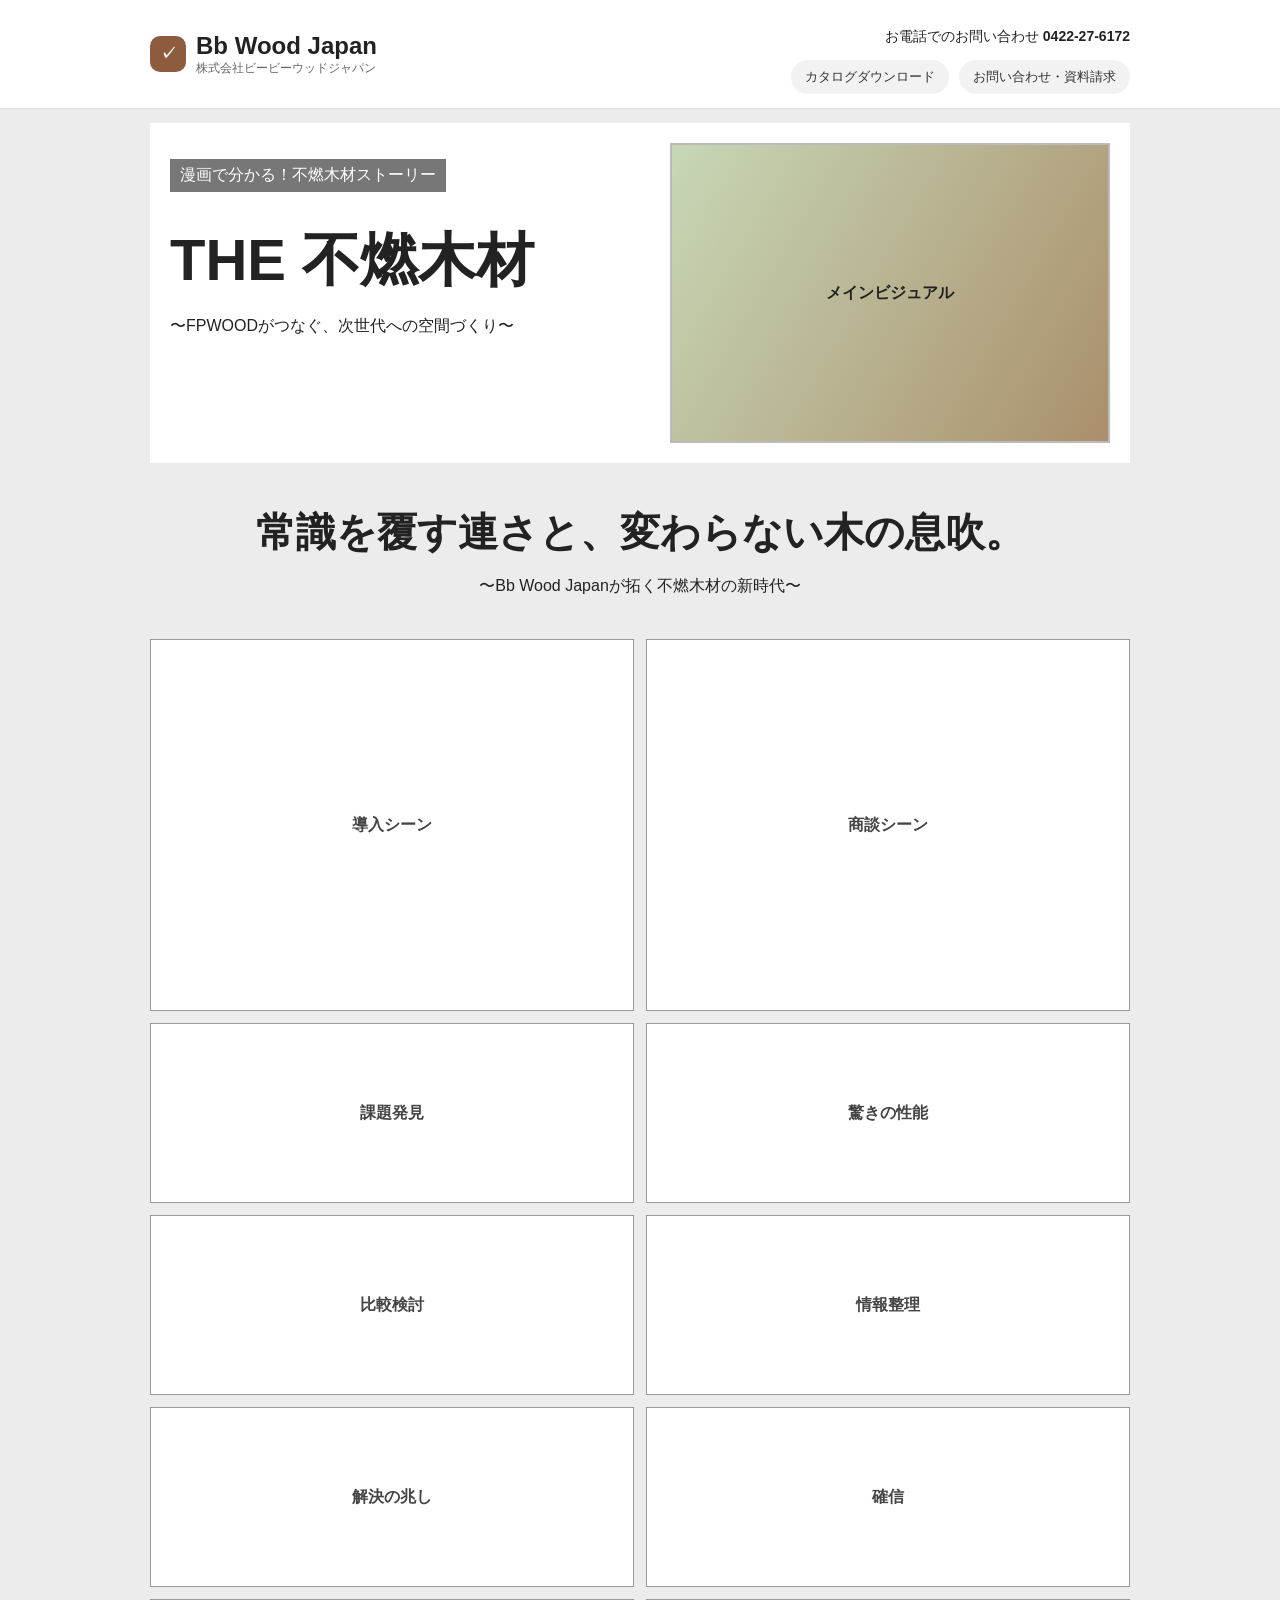
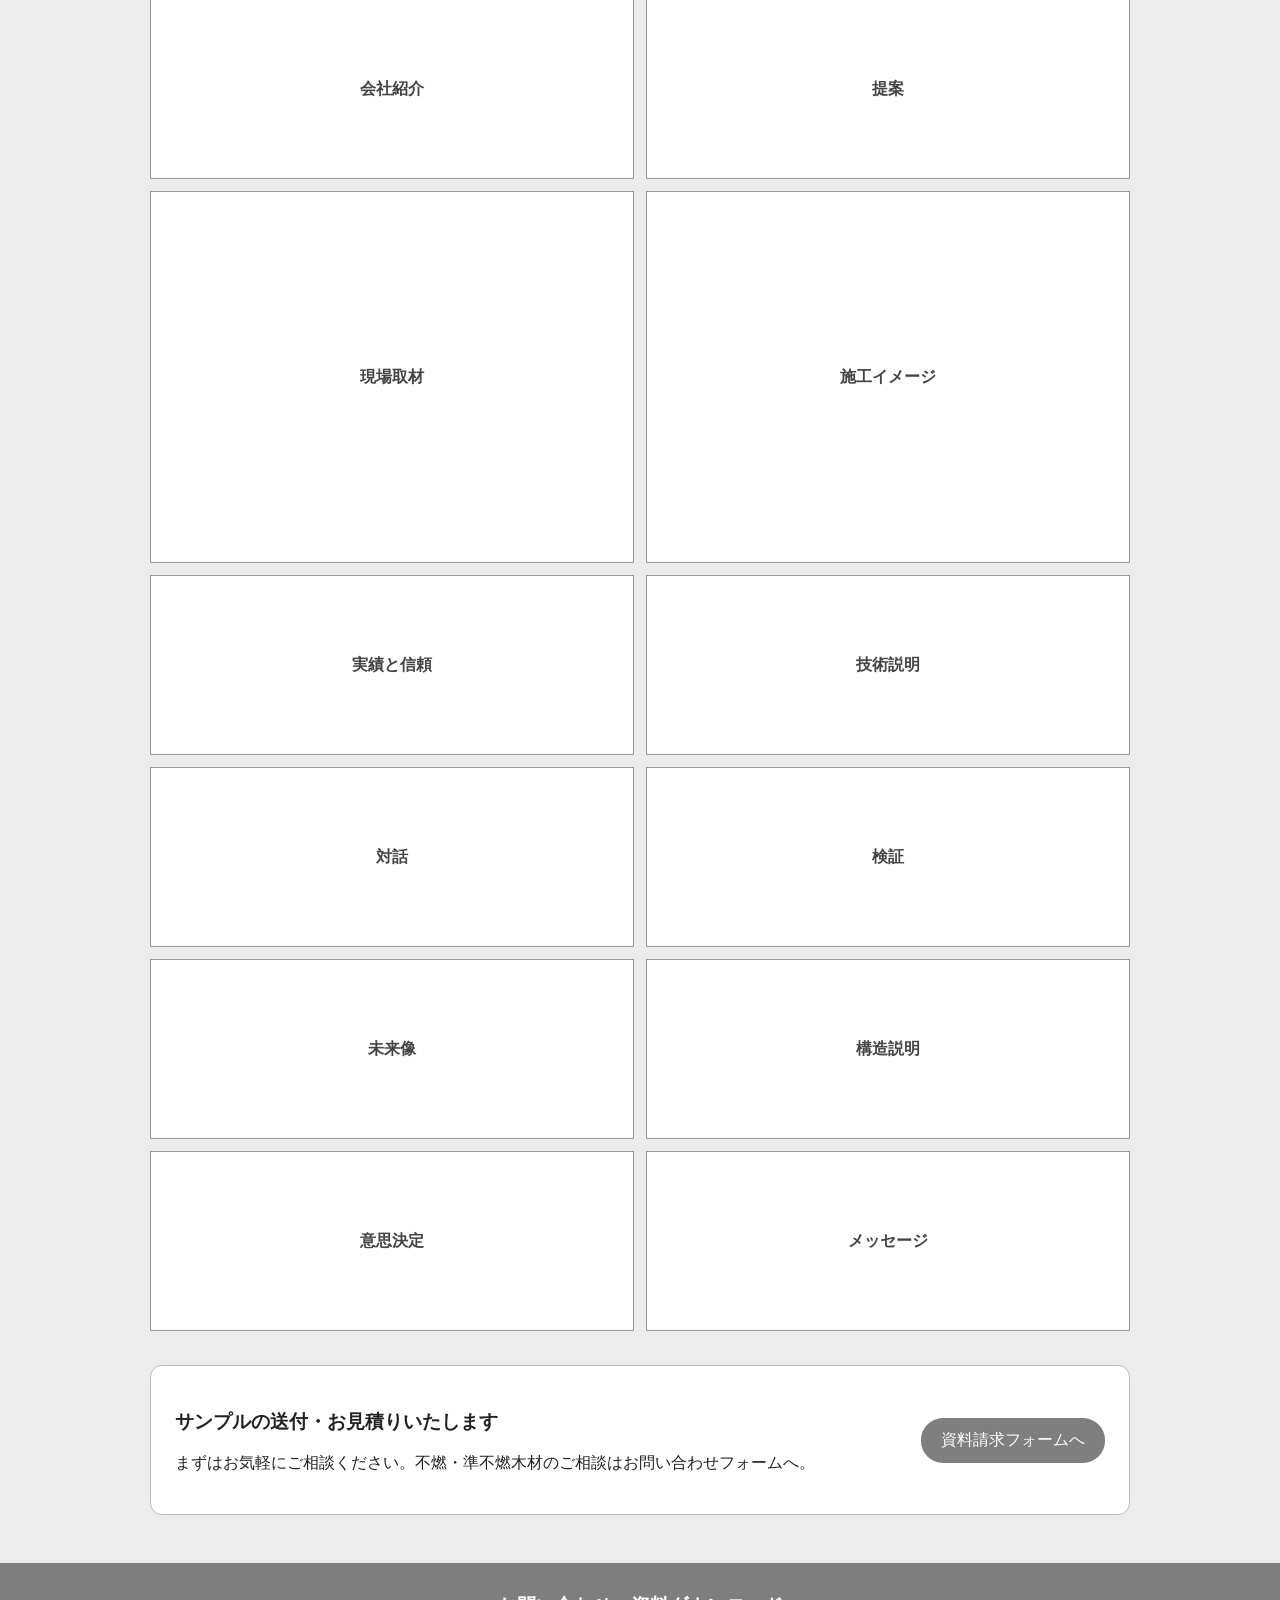
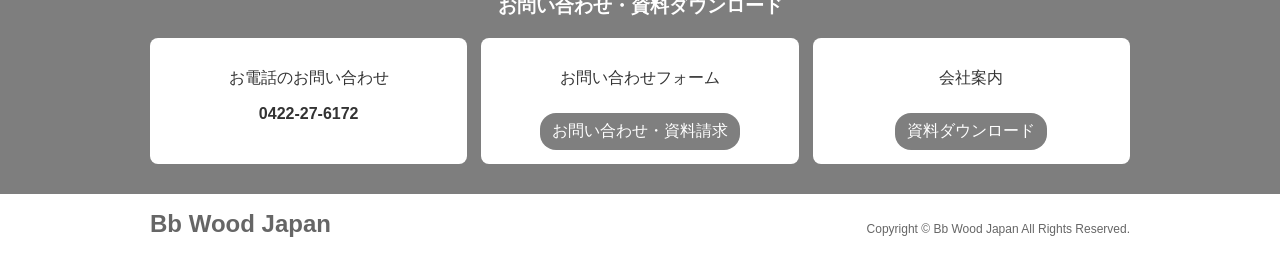
==== index.html @ c0397c72 "Add initial LP implementation from provided screen design" ====
<!doctype html>
<html lang="ja">
  <head>
    <meta charset="UTF-8" />
    <meta name="viewport" content="width=device-width, initial-scale=1.0" />
    <title>THE 不燃木材 | Bb Wood Japan</title>
    <link rel="stylesheet" href="styles.css" />
  </head>
  <body>
    <header class="topbar">
      <div class="container topbar-inner">
        <div class="brand">
          <div class="logo-mark">✓</div>
          <div>
            <p class="brand-name">Bb Wood Japan</p>
            <p class="brand-sub">株式会社ビービーウッドジャパン</p>
          </div>
        </div>
        <div class="header-actions">
          <p>お電話でのお問い合わせ <strong>0422-27-6172</strong></p>
          <div class="btn-row">
            <a class="pill" href="#download">カタログダウンロード</a>
            <a class="pill" href="#contact">お問い合わせ・資料請求</a>
          </div>
        </div>
      </div>
    </header>

    <main>
      <section class="hero container">
        <div class="hero-copy">
          <p class="badge">漫画で分かる！不燃木材ストーリー</p>
          <h1>THE 不燃木材</h1>
          <p>〜FPWOODがつなぐ、次世代への空間づくり〜</p>
        </div>
        <div class="hero-art">メインビジュアル</div>
      </section>

      <section class="container intro">
        <h2>常識を覆す連さと、変わらない木の息吹。</h2>
        <p>〜Bb Wood Japanが拓く不燃木材の新時代〜</p>
      </section>

      <section class="container manga-grid">
        <!-- 24 panels to mimic comic storyboard layout -->
        <article class="panel tall">導入シーン</article>
        <article class="panel">商談シーン</article>
        <article class="panel">課題発見</article>
        <article class="panel">驚きの性能</article>
        <article class="panel">比較検討</article>
        <article class="panel">情報整理</article>
        <article class="panel">解決の兆し</article>
        <article class="panel">確信</article>
        <article class="panel">会社紹介</article>
        <article class="panel">提案</article>
        <article class="panel">現場取材</article>
        <article class="panel tall">施工イメージ</article>
        <article class="panel">実績と信頼</article>
        <article class="panel">技術説明</article>
        <article class="panel">対話</article>
        <article class="panel">検証</article>
        <article class="panel">未来像</article>
        <article class="panel">構造説明</article>
        <article class="panel">意思決定</article>
        <article class="panel">メッセージ</article>
      </section>

      <section class="container cta-card" id="contact">
        <div>
          <h3>サンプルの送付・お見積りいたします</h3>
          <p>まずはお気軽にご相談ください。不燃・準不燃木材のご相談はお問い合わせフォームへ。</p>
        </div>
        <a class="cta-btn" href="#">資料請求フォームへ</a>
      </section>
    </main>

    <footer>
      <section class="contact-band" id="download">
        <div class="container">
          <h3>お問い合わせ・資料ダウンロード</h3>
          <div class="contact-grid">
            <div class="contact-box">
              <p>お電話のお問い合わせ</p>
              <strong>0422-27-6172</strong>
            </div>
            <div class="contact-box">
              <p>お問い合わせフォーム</p>
              <a href="#">お問い合わせ・資料請求</a>
            </div>
            <div class="contact-box">
              <p>会社案内</p>
              <a href="#">資料ダウンロード</a>
            </div>
          </div>
        </div>
      </section>
      <div class="bottom">
        <div class="container bottom-inner">
          <p class="brand-name">Bb Wood Japan</p>
          <p>Copyright © Bb Wood Japan All Rights Reserved.</p>
        </div>
      </div>
    </footer>
  </body>
</html>
---- styles.css ----
:root {
  --bg: #ececec;
  --text: #222;
  --muted: #666;
  --line: #cfcfcf;
  --accent: #7a7a7a;
}
* { box-sizing: border-box; }
body {
  margin: 0;
  font-family: "Hiragino Kaku Gothic ProN", "Yu Gothic", sans-serif;
  color: var(--text);
  background: var(--bg);
}
.container { width: min(980px, 92vw); margin: 0 auto; }
.topbar { background:#fff; border-bottom:1px solid #ddd; }
.topbar-inner { display:flex; justify-content:space-between; gap:24px; padding:14px 0; align-items:center; }
.brand { display:flex; gap:10px; align-items:center; }
.logo-mark { width:36px; height:36px; border-radius:10px; background:#8d5b3d; color:#fff; display:grid; place-items:center; font-weight:700; }
.brand-name { margin:0; font-size:24px; font-weight:800; }
.brand-sub { margin:0; font-size:12px; color:var(--muted); }
.header-actions { text-align:right; font-size:14px; }
.btn-row { display:flex; gap:10px; justify-content:flex-end; margin-top:8px; }
.pill { background:#f2f2f2; color:#333; text-decoration:none; padding:8px 14px; border-radius:20px; font-size:13px; }
.hero { display:grid; grid-template-columns: 1.1fr 1fr; gap:16px; background:#fff; margin-top:14px; padding:20px; }
.badge { background:#777; color:#fff; display:inline-block; padding:6px 10px; }
.hero h1 { font-size:58px; margin:14px 0 8px; }
.hero-art { min-height:300px; border:2px solid #bbb; background:linear-gradient(120deg,#c7d7b6,#aa8f6c); display:grid; place-items:center; font-weight:700; }
.intro { text-align:center; padding:42px 0 26px; }
.intro h2 { margin:0; font-size:40px; }
.manga-grid { display:grid; grid-template-columns: repeat(2,1fr); gap:12px; padding-bottom:34px; }
.panel { background:#fff; border:1px solid #999; min-height:180px; display:grid; place-items:center; color:#444; font-weight:700; }
.panel.tall { min-height:372px; }
.cta-card { background:#fff; border:1px solid #bdbdbd; border-radius:12px; padding:24px; display:flex; justify-content:space-between; gap:20px; align-items:center; margin-bottom:48px; }
.cta-btn { background:#7f7f7f; color:#fff; text-decoration:none; padding:12px 20px; border-radius:22px; white-space:nowrap; }
.contact-band { background:#7e7e7e; color:#fff; padding:30px 0; }
.contact-band h3 { text-align:center; margin-top:0; }
.contact-grid { display:grid; grid-template-columns: repeat(3,1fr); gap:14px; }
.contact-box { background:#fff; color:#333; border-radius:8px; padding:14px; text-align:center; }
.contact-box a { color:#fff; background:#7f7f7f; padding:8px 12px; border-radius:16px; display:inline-block; text-decoration:none; margin-top:8px; }
.bottom { background:#fff; }
.bottom-inner { padding:16px 0 24px; display:flex; justify-content:space-between; font-size:12px; color:#666; }
@media (max-width: 800px){
  .hero { grid-template-columns:1fr; }
  .hero h1 { font-size:42px; }
  .manga-grid, .contact-grid { grid-template-columns:1fr; }
  .cta-card, .topbar-inner, .bottom-inner { flex-direction:column; align-items:flex-start; }
  .header-actions { text-align:left; }
  .btn-row { justify-content:flex-start; flex-wrap:wrap; }
}
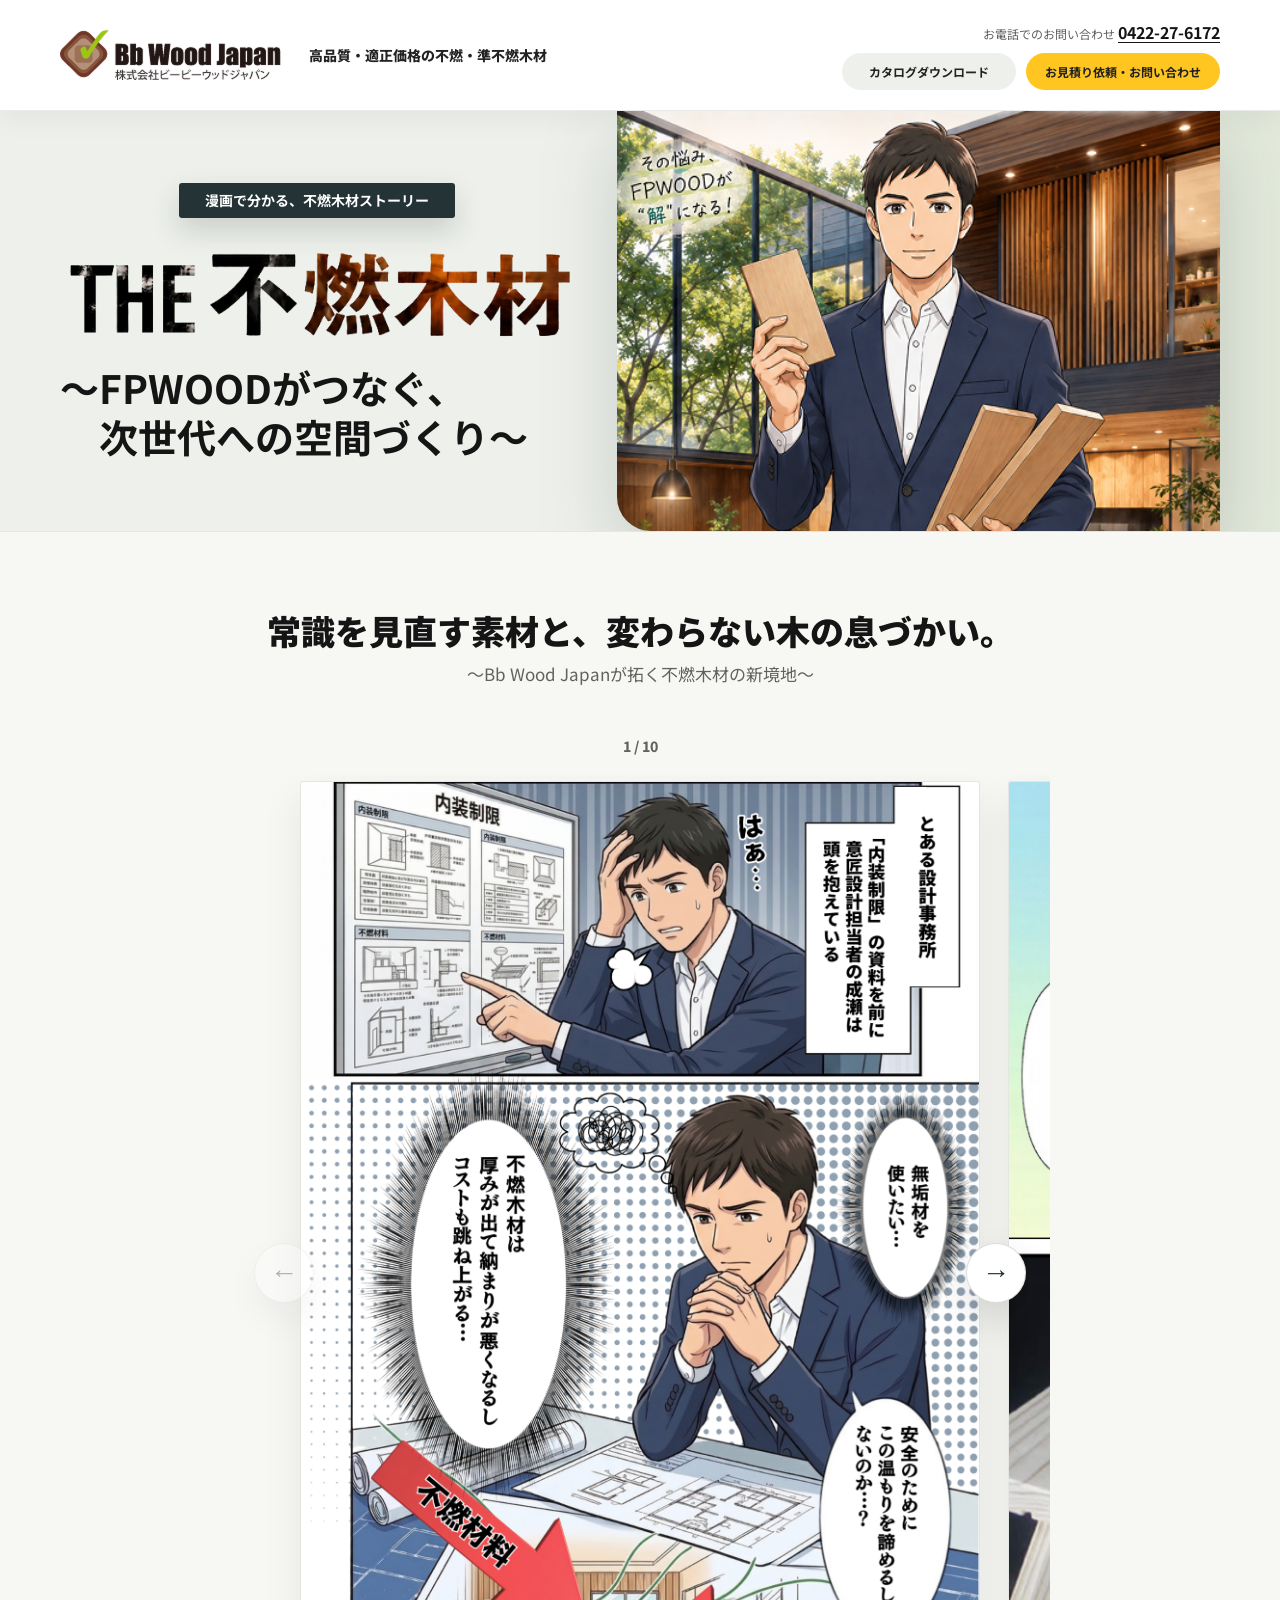
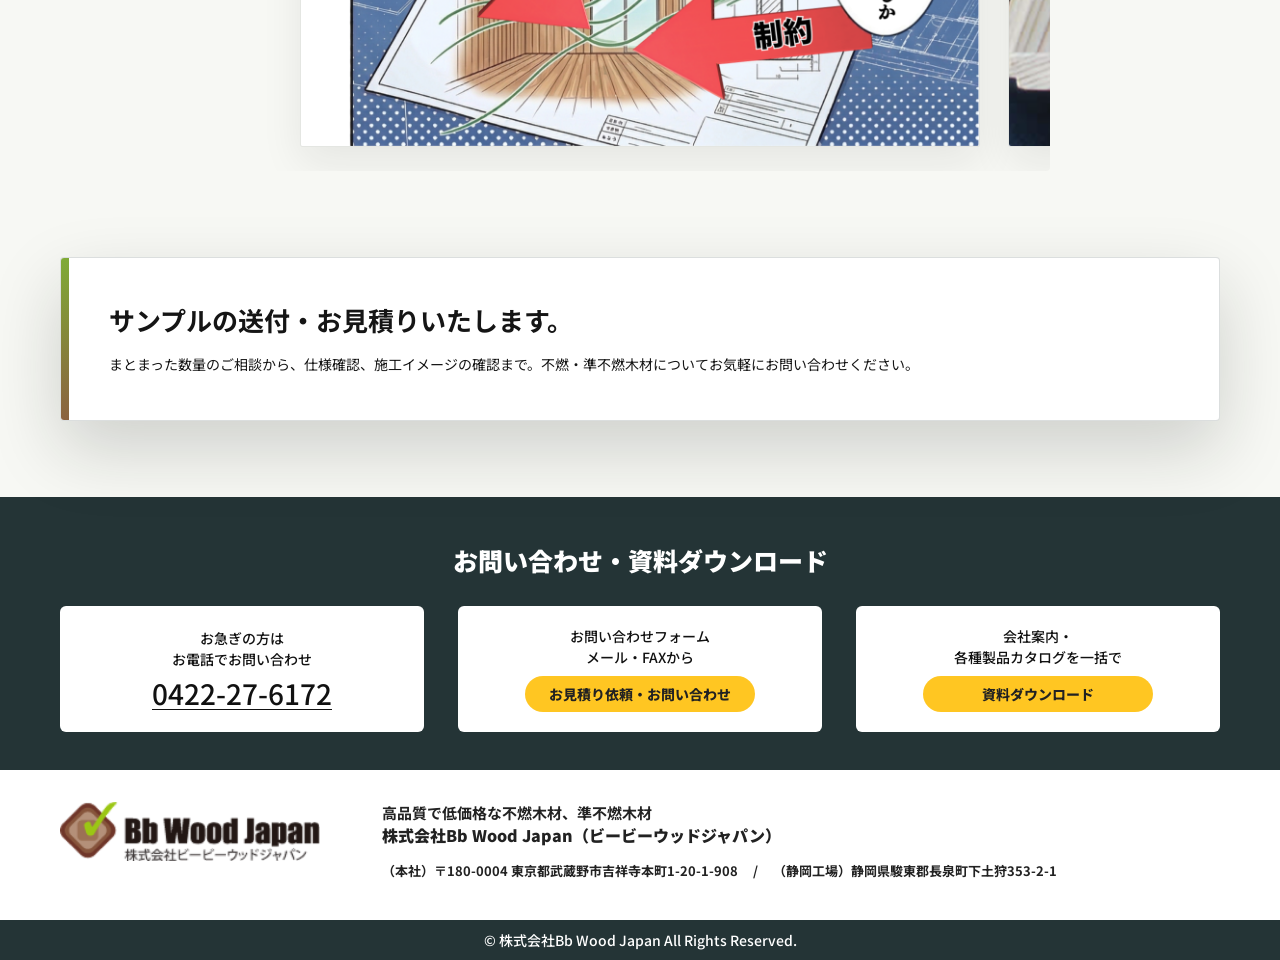
==== commit cba442be: "Initial landing page" ====
--- a/index.html
+++ b/index.html
@@ -3,103 +3,222 @@
   <head>
     <meta charset="UTF-8" />
     <meta name="viewport" content="width=device-width, initial-scale=1.0" />
-    <title>THE 不燃木材 | Bb Wood Japan</title>
-    <link rel="stylesheet" href="styles.css" />
+    <title>THE &#x4E0D;&#x71C3;&#x6728;&#x6750; | Bb Wood Japan</title>
+    <link rel="preconnect" href="https://fonts.googleapis.com" />
+    <link rel="preconnect" href="https://fonts.gstatic.com" crossorigin />
+    <link href="https://fonts.googleapis.com/css2?family=Noto+Sans+JP:wght@400;500;700;800;900&display=swap" rel="stylesheet" />
+    <link rel="stylesheet" href="assets/css/style.css" />
   </head>
   <body>
     <header class="topbar">
       <div class="container topbar-inner">
+        <input class="nav-toggle" type="checkbox" id="nav-toggle" />
         <div class="brand">
-          <div class="logo-mark">✓</div>
-          <div>
-            <p class="brand-name">Bb Wood Japan</p>
-            <p class="brand-sub">株式会社ビービーウッドジャパン</p>
-          </div>
-        </div>
+          <img class="logo-mark" src="assets/images/logo.png" alt="" />
+          <p class="brand-tagline">&#x9AD8;&#x54C1;&#x8CEA;&#x30FB;&#x9069;&#x6B63;&#x4FA1;&#x683C;&#x306E;&#x4E0D;&#x71C3;&#x30FB;&#x6E96;&#x4E0D;&#x71C3;&#x6728;&#x6750;</p>
+        </div>
+        <label class="menu-button" for="nav-toggle" aria-label="menu">
+          <span></span>
+          <span></span>
+          <span></span>
+        </label>
         <div class="header-actions">
-          <p>お電話でのお問い合わせ <strong>0422-27-6172</strong></p>
+          <p>&#x304A;&#x96FB;&#x8A71;&#x3067;&#x306E;&#x304A;&#x554F;&#x3044;&#x5408;&#x308F;&#x305B; <strong class="phone-number">0422-27-6172</strong></p>
           <div class="btn-row">
-            <a class="pill" href="#download">カタログダウンロード</a>
-            <a class="pill" href="#contact">お問い合わせ・資料請求</a>
+            <a class="pill" href="#download">&#x30AB;&#x30BF;&#x30ED;&#x30B0;&#x30C0;&#x30A6;&#x30F3;&#x30ED;&#x30FC;&#x30C9;</a>
+            <a class="pill" href="#contact">&#x304A;&#x898B;&#x7A4D;&#x308A;&#x4F9D;&#x983C;&#x30FB;&#x304A;&#x554F;&#x3044;&#x5408;&#x308F;&#x305B;</a>
           </div>
         </div>
       </div>
     </header>
 
     <main>
-      <section class="hero container">
-        <div class="hero-copy">
-          <p class="badge">漫画で分かる！不燃木材ストーリー</p>
-          <h1>THE 不燃木材</h1>
-          <p>〜FPWOODがつなぐ、次世代への空間づくり〜</p>
-        </div>
-        <div class="hero-art">メインビジュアル</div>
+      <section class="hero">
+        <div class="container hero-inner">
+          <div class="hero-copy">
+            <p class="badge">&#x6F2B;&#x753B;&#x3067;&#x5206;&#x304B;&#x308B;&#x3001;&#x4E0D;&#x71C3;&#x6728;&#x6750;&#x30B9;&#x30C8;&#x30FC;&#x30EA;&#x30FC;</p>
+            <div class="hero-title-block">
+              <h1>
+                <img class="manga-title-image" src="assets/images/manga_title.png" alt="THE &#x4E0D;&#x71C3;&#x6728;&#x6750;" />
+              </h1>
+              <p>&#xFF5E;FPWOOD&#x304C;&#x3064;&#x306A;&#x3050;&#x3001;<br class="pc-break" />&#x6B21;&#x4E16;&#x4EE3;&#x3078;&#x306E;&#x7A7A;&#x9593;&#x3065;&#x304F;&#x308A;&#xFF5E;</p>
+            </div>
+          </div>
+          <div class="hero-art">
+            <img src="assets/images/main_visual_pc.png" alt="THE fuen mokuzai main visual" />
+          </div>
+        </div>
       </section>
 
       <section class="container intro">
-        <h2>常識を覆す連さと、変わらない木の息吹。</h2>
-        <p>〜Bb Wood Japanが拓く不燃木材の新時代〜</p>
-      </section>
-
-      <section class="container manga-grid">
-        <!-- 24 panels to mimic comic storyboard layout -->
-        <article class="panel tall">導入シーン</article>
-        <article class="panel">商談シーン</article>
-        <article class="panel">課題発見</article>
-        <article class="panel">驚きの性能</article>
-        <article class="panel">比較検討</article>
-        <article class="panel">情報整理</article>
-        <article class="panel">解決の兆し</article>
-        <article class="panel">確信</article>
-        <article class="panel">会社紹介</article>
-        <article class="panel">提案</article>
-        <article class="panel">現場取材</article>
-        <article class="panel tall">施工イメージ</article>
-        <article class="panel">実績と信頼</article>
-        <article class="panel">技術説明</article>
-        <article class="panel">対話</article>
-        <article class="panel">検証</article>
-        <article class="panel">未来像</article>
-        <article class="panel">構造説明</article>
-        <article class="panel">意思決定</article>
-        <article class="panel">メッセージ</article>
+        <h2>&#x5E38;&#x8B58;&#x3092;&#x898B;&#x76F4;&#x3059;&#x7D20;&#x6750;&#x3068;&#x3001;&#x5909;&#x308F;&#x3089;&#x306A;&#x3044;&#x6728;&#x306E;&#x606F;&#x3065;&#x304B;&#x3044;&#x3002;</h2>
+        <p>&#x301C;Bb Wood Japan&#x304C;&#x62D3;&#x304F;&#x4E0D;&#x71C3;&#x6728;&#x6750;&#x306E;&#x65B0;&#x5883;&#x5730;&#x301C;</p>
+      </section>
+
+      <section class="container manga-reader" aria-label="manga viewer">
+        <p class="manga-counter"><span id="manga-current">1</span> / <span id="manga-total">10</span></p>
+
+        <div class="manga-stage">
+          <button class="manga-nav manga-prev" type="button" aria-label="previous page">&larr;</button>
+
+          <div class="manga-strip" tabindex="0">
+            <article class="manga-page" aria-label="page 1">
+              <img src="assets/images/scene1.png" alt="manga page 1" />
+            </article>
+            <article class="manga-page" aria-label="page 2">
+              <img src="assets/images/scene2.png" alt="manga page 2" />
+            </article>
+            <article class="manga-page" aria-label="page 3">
+              <img src="assets/images/scene3.png" alt="manga page 3" />
+            </article>
+            <article class="manga-page" aria-label="page 4">
+              <img src="assets/images/scene4.png" alt="manga page 4" />
+            </article>
+            <article class="manga-page" aria-label="page 5">
+              <img src="assets/images/scene5.png" alt="manga page 5" />
+            </article>
+            <article class="manga-page" aria-label="page 6">
+              <img src="assets/images/scene6.png" alt="manga page 6" />
+            </article>
+            <article class="manga-page" aria-label="page 7">
+              <img src="assets/images/scene7.png" alt="manga page 7" />
+            </article>
+            <article class="manga-page" aria-label="page 8">
+              <img src="assets/images/scene8.png" alt="manga page 8" />
+            </article>
+            <article class="manga-page" aria-label="page 9">
+              <img src="assets/images/scene9.png" alt="manga page 9" />
+            </article>
+            <article class="manga-page" aria-label="page 10">
+              <img src="assets/images/scene10.png" alt="manga page 10" />
+            </article>
+          </div>
+
+          <button class="manga-nav manga-next" type="button" aria-label="next page">&rarr;</button>
+        </div>
       </section>
 
       <section class="container cta-card" id="contact">
         <div>
-          <h3>サンプルの送付・お見積りいたします</h3>
-          <p>まずはお気軽にご相談ください。不燃・準不燃木材のご相談はお問い合わせフォームへ。</p>
-        </div>
-        <a class="cta-btn" href="#">資料請求フォームへ</a>
-      </section>
-    </main>
-
-    <footer>
+          <h3>&#x30B5;&#x30F3;&#x30D7;&#x30EB;&#x306E;&#x9001;&#x4ED8;&#x30FB;&#x304A;&#x898B;&#x7A4D;&#x308A;&#x3044;&#x305F;&#x3057;&#x307E;&#x3059;&#x3002;</h3>
+          <p>&#x307E;&#x3068;&#x307E;&#x3063;&#x305F;&#x6570;&#x91CF;&#x306E;&#x3054;&#x76F8;&#x8AC7;&#x304B;&#x3089;&#x3001;&#x4ED5;&#x69D8;&#x78BA;&#x8A8D;&#x3001;&#x65BD;&#x5DE5;&#x30A4;&#x30E1;&#x30FC;&#x30B8;&#x306E;&#x78BA;&#x8A8D;&#x307E;&#x3067;&#x3002;&#x4E0D;&#x71C3;&#x30FB;&#x6E96;&#x4E0D;&#x71C3;&#x6728;&#x6750;&#x306B;&#x3064;&#x3044;&#x3066;&#x304A;&#x6C17;&#x8EFD;&#x306B;&#x304A;&#x554F;&#x3044;&#x5408;&#x308F;&#x305B;&#x304F;&#x3060;&#x3055;&#x3044;&#x3002;</p>
+        </div>
+      </section>
+
       <section class="contact-band" id="download">
         <div class="container">
-          <h3>お問い合わせ・資料ダウンロード</h3>
+          <h3>&#x304A;&#x554F;&#x3044;&#x5408;&#x308F;&#x305B;&#x30FB;&#x8CC7;&#x6599;&#x30C0;&#x30A6;&#x30F3;&#x30ED;&#x30FC;&#x30C9;</h3>
           <div class="contact-grid">
             <div class="contact-box">
-              <p>お電話のお問い合わせ</p>
+              <p>&#x304A;&#x6025;&#x304E;&#x306E;&#x65B9;&#x306F;<br />&#x304A;&#x96FB;&#x8A71;&#x3067;&#x304A;&#x554F;&#x3044;&#x5408;&#x308F;&#x305B;</p>
               <strong>0422-27-6172</strong>
             </div>
             <div class="contact-box">
-              <p>お問い合わせフォーム</p>
-              <a href="#">お問い合わせ・資料請求</a>
+              <p>&#x304A;&#x554F;&#x3044;&#x5408;&#x308F;&#x305B;&#x30D5;&#x30A9;&#x30FC;&#x30E0;<br />&#x30E1;&#x30FC;&#x30EB;&#x30FB;FAX&#x304B;&#x3089;</p>
+              <a href="#">&#x304A;&#x898B;&#x7A4D;&#x308A;&#x4F9D;&#x983C;&#x30FB;&#x304A;&#x554F;&#x3044;&#x5408;&#x308F;&#x305B;</a>
             </div>
             <div class="contact-box">
-              <p>会社案内</p>
-              <a href="#">資料ダウンロード</a>
-            </div>
-          </div>
-        </div>
-      </section>
-      <div class="bottom">
-        <div class="container bottom-inner">
-          <p class="brand-name">Bb Wood Japan</p>
-          <p>Copyright © Bb Wood Japan All Rights Reserved.</p>
+              <p>&#x4F1A;&#x793E;&#x6848;&#x5185;&#x30FB;<br />&#x5404;&#x7A2E;&#x88FD;&#x54C1;&#x30AB;&#x30BF;&#x30ED;&#x30B0;&#x3092;&#x4E00;&#x62EC;&#x3067;</p>
+              <a href="#">&#x8CC7;&#x6599;&#x30C0;&#x30A6;&#x30F3;&#x30ED;&#x30FC;&#x30C9;</a>
+            </div>
+          </div>
+        </div>
+      </section>
+    </main>
+
+    <footer class="site-footer">
+      <div class="container footer-main">
+        <img class="footer-logo" src="assets/images/logo.png" alt="Bb Wood Japan" />
+        <div class="footer-info">
+          <p class="footer-lead">&#x9AD8;&#x54C1;&#x8CEA;&#x3067;&#x4F4E;&#x4FA1;&#x683C;&#x306A;&#x4E0D;&#x71C3;&#x6728;&#x6750;&#x3001;&#x6E96;&#x4E0D;&#x71C3;&#x6728;&#x6750;</p>
+          <p class="footer-company">&#x682A;&#x5F0F;&#x4F1A;&#x793E;Bb Wood Japan&#xFF08;&#x30D3;&#x30FC;&#x30D3;&#x30FC;&#x30A6;&#x30C3;&#x30C9;&#x30B8;&#x30E3;&#x30D1;&#x30F3;&#xFF09;</p>
+          <p class="footer-address">&#xFF08;&#x672C;&#x793E;&#xFF09;&#x3012;180-0004 &#x6771;&#x4EAC;&#x90FD;&#x6B66;&#x8535;&#x91CE;&#x5E02;&#x5409;&#x7965;&#x5BFA;&#x672C;&#x753A;1-20-1-908 <span>/</span> &#xFF08;&#x9759;&#x5CA1;&#x5DE5;&#x5834;&#xFF09;&#x9759;&#x5CA1;&#x770C;&#x99FF;&#x6771;&#x90E1;&#x9577;&#x6CC9;&#x753A;&#x4E0B;&#x571F;&#x72E9;353-2-1</p>
         </div>
       </div>
+      <div class="footer-copy">&copy; &#x682A;&#x5F0F;&#x4F1A;&#x793E;Bb Wood Japan All Rights Reserved.</div>
     </footer>
+
+    <script>
+      const strip = document.querySelector(".manga-strip");
+      const pages = Array.from(document.querySelectorAll(".manga-page"));
+      const prevButton = document.querySelector(".manga-prev");
+      const nextButton = document.querySelector(".manga-next");
+      const current = document.querySelector("#manga-current");
+      const total = document.querySelector("#manga-total");
+      let isDragging = false;
+      let dragStartX = 0;
+      let dragStartScrollLeft = 0;
+      let dragStartIndex = 0;
+      let dragDelta = 0;
+
+      total.textContent = pages.length;
+
+      const getActiveIndex = () => {
+        const stripCenter = strip.scrollLeft + strip.clientWidth / 2;
+        return pages.reduce((closestIndex, page, index) => {
+          const pageCenter = page.offsetLeft + page.clientWidth / 2;
+          const closestPage = pages[closestIndex];
+          const closestCenter = closestPage.offsetLeft + closestPage.clientWidth / 2;
+          return Math.abs(pageCenter - stripCenter) < Math.abs(closestCenter - stripCenter)
+            ? index
+            : closestIndex;
+        }, 0);
+      };
+
+      const updateControls = () => {
+        const index = getActiveIndex();
+        current.textContent = index + 1;
+        prevButton.disabled = index === 0;
+        nextButton.disabled = index === pages.length - 1;
+      };
+
+      const scrollToPage = (index) => {
+        pages[index].scrollIntoView({ behavior: "smooth", block: "nearest", inline: "center" });
+      };
+
+      const endDrag = (event) => {
+        if (!isDragging) return;
+
+        isDragging = false;
+        strip.classList.remove("is-dragging");
+
+        if (strip.hasPointerCapture(event.pointerId)) {
+          strip.releasePointerCapture(event.pointerId);
+        }
+
+        const pageChangeThreshold = strip.clientWidth * 0.12;
+        const targetIndex =
+          Math.abs(dragDelta) > pageChangeThreshold
+            ? dragStartIndex + (dragDelta < 0 ? 1 : -1)
+            : getActiveIndex();
+
+        scrollToPage(Math.max(0, Math.min(targetIndex, pages.length - 1)));
+      };
+
+      prevButton.addEventListener("click", () => scrollToPage(Math.max(getActiveIndex() - 1, 0)));
+      nextButton.addEventListener("click", () => scrollToPage(Math.min(getActiveIndex() + 1, pages.length - 1)));
+      strip.addEventListener("pointerdown", (event) => {
+        if (!event.isPrimary || event.button > 0) return;
+
+        isDragging = true;
+        dragStartX = event.clientX;
+        dragStartScrollLeft = strip.scrollLeft;
+        dragStartIndex = getActiveIndex();
+        dragDelta = 0;
+        strip.classList.add("is-dragging");
+        strip.setPointerCapture(event.pointerId);
+      });
+      strip.addEventListener("pointermove", (event) => {
+        if (!isDragging) return;
+
+        dragDelta = event.clientX - dragStartX;
+        strip.scrollLeft = dragStartScrollLeft - dragDelta;
+      });
+      strip.addEventListener("pointerup", endDrag);
+      strip.addEventListener("pointercancel", endDrag);
+      strip.addEventListener("scroll", () => window.requestAnimationFrame(updateControls), { passive: true });
+      window.addEventListener("resize", updateControls);
+      updateControls();
+    </script>
   </body>
 </html>
--- a/assets/css/style.css
+++ b/assets/css/style.css
@@ -0,0 +1,829 @@
+:root {
+  --text: #151515;
+  --muted: #5f625d;
+  --line: #e2e4df;
+  --soft: #f3f5ef;
+  --surface: #fff;
+  --accent: #7faa36;
+  --wood: #8b623f;
+  --dark: #243436;
+  --ink: #101817;
+  --shadow: 0 18px 48px rgba(22, 28, 24, 0.12);
+  --shadow-strong: 0 28px 70px rgba(20, 28, 24, 0.18);
+}
+
+* { box-sizing: border-box; }
+
+body {
+  margin: 0;
+  font-family: "Noto Sans JP", "Yu Gothic", "Meiryo", sans-serif;
+  color: var(--text);
+  background: #f7f8f4;
+  line-height: 1.6;
+  text-rendering: optimizeLegibility;
+}
+
+img { max-width: 100%; }
+
+.pc-break {
+  display: inline;
+}
+
+.container {
+  width: min(1160px, calc(100% - 56px));
+  margin: 0 auto;
+}
+
+.topbar {
+  position: sticky;
+  top: 0;
+  z-index: 10;
+  background: rgba(255, 255, 255, 0.94);
+  border-bottom: 1px solid rgba(226, 228, 223, 0.7);
+  box-shadow: 0 8px 26px rgba(20, 28, 24, 0.05);
+  backdrop-filter: blur(10px);
+}
+
+.topbar-inner {
+  min-height: 110px;
+  display: flex;
+  align-items: center;
+  justify-content: space-between;
+  gap: 24px;
+}
+
+.nav-toggle,
+.menu-button {
+  display: none;
+}
+
+.brand {
+  display: flex;
+  align-items: center;
+  gap: 28px;
+  min-width: 0;
+}
+
+.brand > div {
+  min-width: 0;
+}
+
+.logo-mark {
+  width: 221px;
+  height: 50px;
+  display: block;
+  object-fit: contain;
+  flex: 0 0 auto;
+}
+
+.brand-tagline {
+  margin: 0;
+  color: #222;
+  font-size: 14px;
+  font-weight: 800;
+  line-height: 1.35;
+  white-space: nowrap;
+}
+
+.brand-name {
+  margin: 0;
+  font-size: 25px;
+  font-weight: 900;
+  line-height: 0.98;
+  white-space: nowrap;
+}
+
+.brand-sub {
+  margin: 4px 0 0;
+  color: var(--muted);
+  font-size: 12px;
+  line-height: 1;
+  white-space: nowrap;
+}
+
+.header-actions {
+  text-align: right;
+  font-size: 12px;
+  color: var(--muted);
+}
+
+.header-actions p {
+  margin: 0 0 7px;
+}
+
+.header-actions strong {
+  font-size: 16px;
+  color: var(--text);
+  text-decoration: underline;
+  text-decoration-thickness: 1px;
+  text-underline-offset: 3px;
+}
+
+.btn-row {
+  display: flex;
+  justify-content: flex-end;
+  gap: 10px;
+}
+
+.pill {
+  min-width: 174px;
+  border-radius: 999px;
+  background: #eef1eb;
+  color: #222;
+  border: 1px solid transparent;
+  display: inline-flex;
+  align-items: center;
+  justify-content: center;
+  padding: 8px 18px;
+  font-size: 12px;
+  font-weight: 700;
+  text-decoration: none;
+  white-space: nowrap;
+  transition: transform 0.18s ease, box-shadow 0.18s ease, background 0.18s ease;
+}
+
+.pill:hover {
+  background: #e2e7dc;
+  box-shadow: 0 10px 24px rgba(26, 34, 30, 0.12);
+  transform: translateY(-1px);
+}
+
+.pill[href="#contact"] {
+  background: #ffc622;
+  color: #222;
+}
+
+.hero {
+  position: relative;
+  isolation: isolate;
+  background:
+    linear-gradient(90deg, #eef1eb 0%, #eef1eb 50%, #e3eadc 50%, #e3eadc 100%);
+  border-bottom: 1px solid rgba(226, 228, 223, 0.8);
+  overflow: hidden;
+}
+
+.hero::before {
+  content: "";
+  position: absolute;
+  inset: 32px max(24px, calc((100vw - 1160px) / 2)) 32px;
+  z-index: -1;
+  border: 1px solid transparent;
+  background: transparent;
+  box-shadow: none;
+}
+
+.hero-inner {
+  display: grid;
+  grid-template-columns: minmax(420px, 0.92fr) minmax(520px, 1.08fr);
+  align-items: center;
+  gap: 44px;
+  min-height: 420px;
+}
+
+.hero-copy {
+  text-align: center;
+  padding: 54px 0 52px;
+}
+
+.hero-title-block {
+  display: inline-block;
+  text-align: left;
+}
+
+.badge {
+  margin: 0 0 28px;
+  background: var(--dark);
+  color: #fff;
+  display: inline-block;
+  padding: 8px 26px;
+  border-radius: 3px;
+  font-size: 14px;
+  font-weight: 700;
+  line-height: 1.35;
+  box-shadow: 0 12px 28px rgba(36, 46, 44, 0.18);
+}
+
+.hero h1 {
+  margin: 0 0 18px;
+  line-height: 1;
+}
+
+.manga-title-image {
+  display: block;
+  width: min(540px, 100%);
+  height: auto;
+}
+
+.hero-title-block p {
+  margin: 0;
+  padding-left: 1em;
+  text-indent: -1em;
+  font-size: clamp(29px, 3.05vw, 42px);
+  line-height: 1.25;
+  font-weight: 700;
+}
+
+.hero-art {
+  align-self: stretch;
+  display: flex;
+  align-items: flex-end;
+  justify-content: center;
+  overflow: visible;
+  filter: drop-shadow(0 28px 38px rgba(27, 34, 31, 0.18));
+}
+
+.hero-art img {
+  display: block;
+  width: min(100%, 660px);
+  height: 420px;
+  max-height: none;
+  object-fit: cover;
+  object-position: center top;
+  border-radius: 0 0 0 34px;
+}
+
+.intro {
+  text-align: center;
+  padding: 76px 0 48px;
+}
+
+.intro h2 {
+  margin: 0 0 6px;
+  font-size: clamp(24px, 3.6vw, 34px);
+  line-height: 1.35;
+  font-weight: 900;
+}
+
+.intro p {
+  margin: 0;
+  color: var(--muted);
+  font-size: 17px;
+}
+
+.manga-reader {
+  padding-bottom: 86px;
+}
+
+.manga-nav {
+  position: absolute;
+  top: 50%;
+  z-index: 2;
+  width: 60px;
+  height: 60px;
+  border: 1px solid rgba(36, 52, 54, 0.16);
+  border-radius: 999px;
+  background: var(--surface);
+  color: var(--dark);
+  display: inline-grid;
+  place-items: center;
+  font-size: 28px;
+  font-weight: 500;
+  cursor: pointer;
+  box-shadow: 0 16px 36px rgba(25, 30, 28, 0.14);
+  transform: translateY(-50%);
+  transition: transform 0.18s ease, box-shadow 0.18s ease, opacity 0.18s ease;
+}
+
+.manga-nav:hover:not(:disabled) {
+  transform: translateY(calc(-50% - 1px));
+  box-shadow: 0 18px 38px rgba(25, 30, 28, 0.14);
+}
+
+.manga-nav:disabled {
+  cursor: default;
+  opacity: 0.34;
+}
+
+.manga-counter {
+  margin: 0 0 18px;
+  color: var(--muted);
+  font-size: 14px;
+  font-weight: 800;
+  text-align: center;
+}
+
+.manga-stage {
+  position: relative;
+  width: min(820px, 100%);
+  margin: 0 auto;
+}
+
+.manga-prev {
+  left: 24px;
+}
+
+.manga-next {
+  right: 24px;
+}
+
+.manga-strip {
+  display: flex;
+  gap: 28px;
+  overflow-x: auto;
+  overscroll-behavior-x: contain;
+  scroll-snap-type: x mandatory;
+  scroll-padding-inline: 70px;
+  padding: 6px 70px 24px;
+  border-radius: 4px;
+  cursor: grab;
+  touch-action: pan-y;
+  user-select: none;
+  scrollbar-width: thin;
+  scrollbar-color: rgba(36, 52, 54, 0.38) transparent;
+}
+
+.manga-strip.is-dragging {
+  cursor: grabbing;
+  scroll-snap-type: none;
+}
+
+.manga-strip::-webkit-scrollbar {
+  height: 10px;
+}
+
+.manga-strip::-webkit-scrollbar-track {
+  background: transparent;
+}
+
+.manga-strip::-webkit-scrollbar-thumb {
+  background: rgba(36, 52, 54, 0.34);
+  border-radius: 999px;
+}
+
+.manga-page {
+  flex: 0 0 min(680px, 100%);
+  min-height: 520px;
+  background: var(--surface);
+  border: 1px solid rgba(226, 228, 223, 0.9);
+  border-radius: 3px;
+  color: #444;
+  display: grid;
+  place-items: center;
+  overflow: hidden;
+  font-weight: 700;
+  scroll-snap-align: center;
+  box-shadow: 0 16px 42px rgba(25, 30, 28, 0.08);
+}
+
+.manga-page img {
+  display: block;
+  width: 100%;
+  height: auto;
+  object-fit: contain;
+  pointer-events: none;
+  -webkit-user-drag: none;
+}
+
+.cta-card {
+  position: relative;
+  overflow: hidden;
+  display: flex;
+  align-items: center;
+  justify-content: space-between;
+  gap: 28px;
+  border: 1px solid rgba(36, 52, 54, 0.16);
+  border-radius: 4px;
+  background: #fff;
+  padding: 44px 48px;
+  margin-bottom: 76px;
+  box-shadow: var(--shadow-strong);
+}
+
+.cta-card::before {
+  content: "";
+  position: absolute;
+  inset: 0 auto 0 0;
+  width: 8px;
+  background: linear-gradient(180deg, var(--accent), var(--wood));
+}
+
+.cta-card h3 {
+  margin: 0 0 16px;
+  font-size: 26px;
+  line-height: 1.35;
+}
+
+.cta-card p {
+  margin: 0;
+  font-size: 14px;
+}
+
+.cta-btn {
+  flex: 0 0 auto;
+  border-radius: 999px;
+  background: var(--dark);
+  color: #fff;
+  padding: 13px 26px;
+  font-weight: 800;
+  text-decoration: none;
+  white-space: nowrap;
+  box-shadow: 0 12px 28px rgba(28, 38, 36, 0.18);
+}
+
+.contact-band {
+  background: var(--dark);
+  color: #fff;
+  padding: 46px 0 38px;
+}
+
+.contact-band h3 {
+  margin: 0 0 28px;
+  text-align: center;
+  font-size: 25px;
+  line-height: 1.4;
+  font-weight: 900;
+}
+
+.contact-grid {
+  display: grid;
+  grid-template-columns: repeat(3, minmax(0, 1fr));
+  gap: 34px;
+}
+
+.contact-box {
+  min-height: 124px;
+  background: #fff;
+  border-radius: 6px;
+  color: #111;
+  display: flex;
+  flex-direction: column;
+  align-items: center;
+  justify-content: center;
+  padding: 20px 18px;
+  text-align: center;
+}
+
+.contact-box p {
+  margin: 0 0 8px;
+  font-size: 14px;
+  line-height: 1.5;
+  font-weight: 500;
+}
+
+.contact-box strong {
+  font-size: 28px;
+  line-height: 1.1;
+  font-weight: 500;
+  text-decoration: underline;
+  text-decoration-thickness: 1px;
+  text-underline-offset: 4px;
+}
+
+.contact-box a {
+  min-width: 230px;
+  border-radius: 999px;
+  background: #ffc622;
+  color: #222;
+  display: inline-flex;
+  align-items: center;
+  justify-content: center;
+  padding: 9px 20px;
+  font-size: 14px;
+  font-weight: 800;
+  line-height: 1.3;
+  text-decoration: none;
+}
+
+.site-footer {
+  background: #fff;
+  color: #222;
+}
+
+.footer-main {
+  min-height: 150px;
+  display: grid;
+  grid-template-columns: 280px 1fr;
+  align-items: start;
+  gap: 42px;
+  padding: 32px 0;
+}
+
+.footer-logo {
+  width: 260px;
+  height: auto;
+  display: block;
+}
+
+.footer-info p {
+  margin: 0;
+}
+
+.footer-lead {
+  font-size: 15px;
+  font-weight: 700;
+  line-height: 1.45;
+}
+
+.footer-company {
+  font-size: 16px;
+  font-weight: 900;
+  line-height: 1.45;
+}
+
+.footer-address {
+  margin-top: 14px !important;
+  font-size: 13px;
+  font-weight: 700;
+  line-height: 1.6;
+}
+
+.footer-address span {
+  display: inline-block;
+  margin: 0 12px;
+}
+
+.footer-copy {
+  background: var(--dark);
+  color: #fff;
+  min-height: 40px;
+  display: grid;
+  place-items: center;
+  padding: 8px 16px;
+  font-size: 14px;
+  font-weight: 500;
+  text-align: center;
+}
+
+@media (max-width: 800px) {
+  .container {
+    width: min(100% - 32px, 560px);
+  }
+
+  .topbar {
+    position: sticky;
+  }
+
+  .topbar-inner {
+    position: relative;
+    min-height: 0;
+    display: block;
+    padding: 18px 0;
+  }
+
+  .brand {
+    align-items: flex-start;
+    flex-direction: column;
+    gap: 6px;
+    padding-right: 58px;
+    min-width: 0;
+  }
+
+  .logo-mark {
+    width: min(221px, calc(100vw - 112px));
+    height: auto;
+  }
+
+  .brand-tagline {
+    font-size: 12px;
+    line-height: 1.35;
+    white-space: normal;
+  }
+
+  .brand-name {
+    font-size: 28px;
+    line-height: 0.95;
+  }
+
+  .brand-sub {
+    margin-top: 6px;
+    font-size: 12px;
+  }
+
+  .menu-button {
+    position: absolute;
+    top: 17px;
+    right: 0;
+    width: 46px;
+    height: 46px;
+    border: 1px solid rgba(226, 228, 223, 0.95);
+    border-radius: 999px;
+    background: #fff;
+    display: inline-flex;
+    flex: 0 0 auto;
+    flex-direction: column;
+    align-items: center;
+    justify-content: center;
+    gap: 6px;
+    cursor: pointer;
+    box-shadow: 0 10px 26px rgba(22, 28, 24, 0.1);
+  }
+
+  .menu-button span {
+    width: 22px;
+    height: 2px;
+    border-radius: 999px;
+    background: #222;
+    display: block;
+    transition: transform 0.2s ease, opacity 0.2s ease;
+  }
+
+  .header-actions {
+    display: none;
+    width: 100%;
+    text-align: left;
+    font-size: 15px;
+    margin-top: 18px;
+    padding: 18px;
+    border: 1px solid #e2e2e2;
+    border-radius: 14px;
+    background: #fff;
+    box-shadow: 0 18px 44px rgba(20, 28, 24, 0.16);
+  }
+
+  .nav-toggle:checked ~ .header-actions {
+    display: block;
+  }
+
+  .nav-toggle:checked ~ .menu-button span:nth-child(1) {
+    transform: translateY(8px) rotate(45deg);
+  }
+
+  .nav-toggle:checked ~ .menu-button span:nth-child(2) {
+    opacity: 0;
+  }
+
+  .nav-toggle:checked ~ .menu-button span:nth-child(3) {
+    transform: translateY(-8px) rotate(-45deg);
+  }
+
+  .header-actions p {
+    margin: 0 0 14px;
+    padding-bottom: 14px;
+    border-bottom: 1px solid #eee;
+  }
+
+  .header-actions strong {
+    font-size: 22px;
+  }
+
+  .phone-number {
+    display: block;
+    margin-top: 4px;
+  }
+
+  .btn-row {
+    justify-content: flex-start;
+    flex-wrap: wrap;
+    gap: 12px;
+  }
+
+  .pill {
+    min-width: 0;
+    width: 100%;
+    min-height: 48px;
+    padding: 12px 18px;
+    font-size: 15px;
+    background: #f1f3ee;
+    font-weight: 700;
+  }
+
+  .pill[href="#contact"] {
+    background: #ffc622;
+    color: #222;
+  }
+
+  .hero {
+    background: linear-gradient(180deg, #f1f4ed 0%, #f1f4ed 62%, #e6ece0 100%);
+  }
+
+  .hero::before {
+    inset: 16px;
+  }
+
+  .hero-inner {
+    grid-template-columns: 1fr;
+    gap: 0;
+    min-height: 0;
+    padding-top: 36px;
+  }
+
+  .hero-copy {
+    padding: 0 0 24px;
+  }
+
+  .badge {
+    margin-bottom: 26px;
+    padding: 7px 18px;
+    font-size: 17px;
+  }
+
+  .hero h1 {
+    margin-bottom: 18px;
+  }
+
+  .manga-title-image {
+    width: min(100%, 430px);
+  }
+
+  .hero-title-block p {
+    font-size: 28px;
+  }
+
+  .pc-break {
+    display: none;
+  }
+
+  .hero-art img {
+    width: min(100%, 430px);
+    height: 380px;
+    max-height: none;
+    object-fit: cover;
+    object-position: center top;
+    border-radius: 24px 24px 0 0;
+  }
+
+  .intro {
+    padding: 40px 0 28px;
+  }
+
+  .intro h2 {
+    font-size: 23px;
+  }
+
+  .intro p {
+    font-size: 14px;
+  }
+
+  .manga-reader {
+    width: 100%;
+    padding-bottom: 52px;
+  }
+
+  .manga-nav {
+    width: 48px;
+    height: 48px;
+    font-size: 23px;
+  }
+
+  .manga-strip {
+    gap: 18px;
+    scroll-padding-inline: 40px;
+    padding: 4px 40px 20px;
+  }
+
+  .manga-prev {
+    left: 8px;
+  }
+
+  .manga-next {
+    right: 8px;
+  }
+
+  .manga-page {
+    flex-basis: 100%;
+    min-height: auto;
+  }
+
+  .contact-grid {
+    grid-template-columns: 1fr;
+    gap: 22px;
+  }
+
+  .cta-card {
+    flex-direction: column;
+    align-items: flex-start;
+    padding: 28px 22px 26px 28px;
+    margin-bottom: 48px;
+  }
+
+  .cta-btn {
+    width: 100%;
+    text-align: center;
+  }
+
+  .footer-main {
+    min-height: 0;
+    grid-template-columns: 1fr;
+    gap: 18px;
+    padding: 30px 0;
+    text-align: left;
+  }
+
+  .footer-logo {
+    width: min(260px, 100%);
+  }
+
+  .footer-address span {
+    display: none;
+  }
+
+}
+
+@media (max-width: 420px) {
+  .logo-mark {
+    width: min(190px, calc(100vw - 104px));
+    height: auto;
+  }
+
+  .brand-tagline {
+    font-size: 11px;
+  }
+
+  .brand-name {
+    font-size: 24px;
+  }
+
+  .brand-sub {
+    font-size: 10px;
+  }
+}
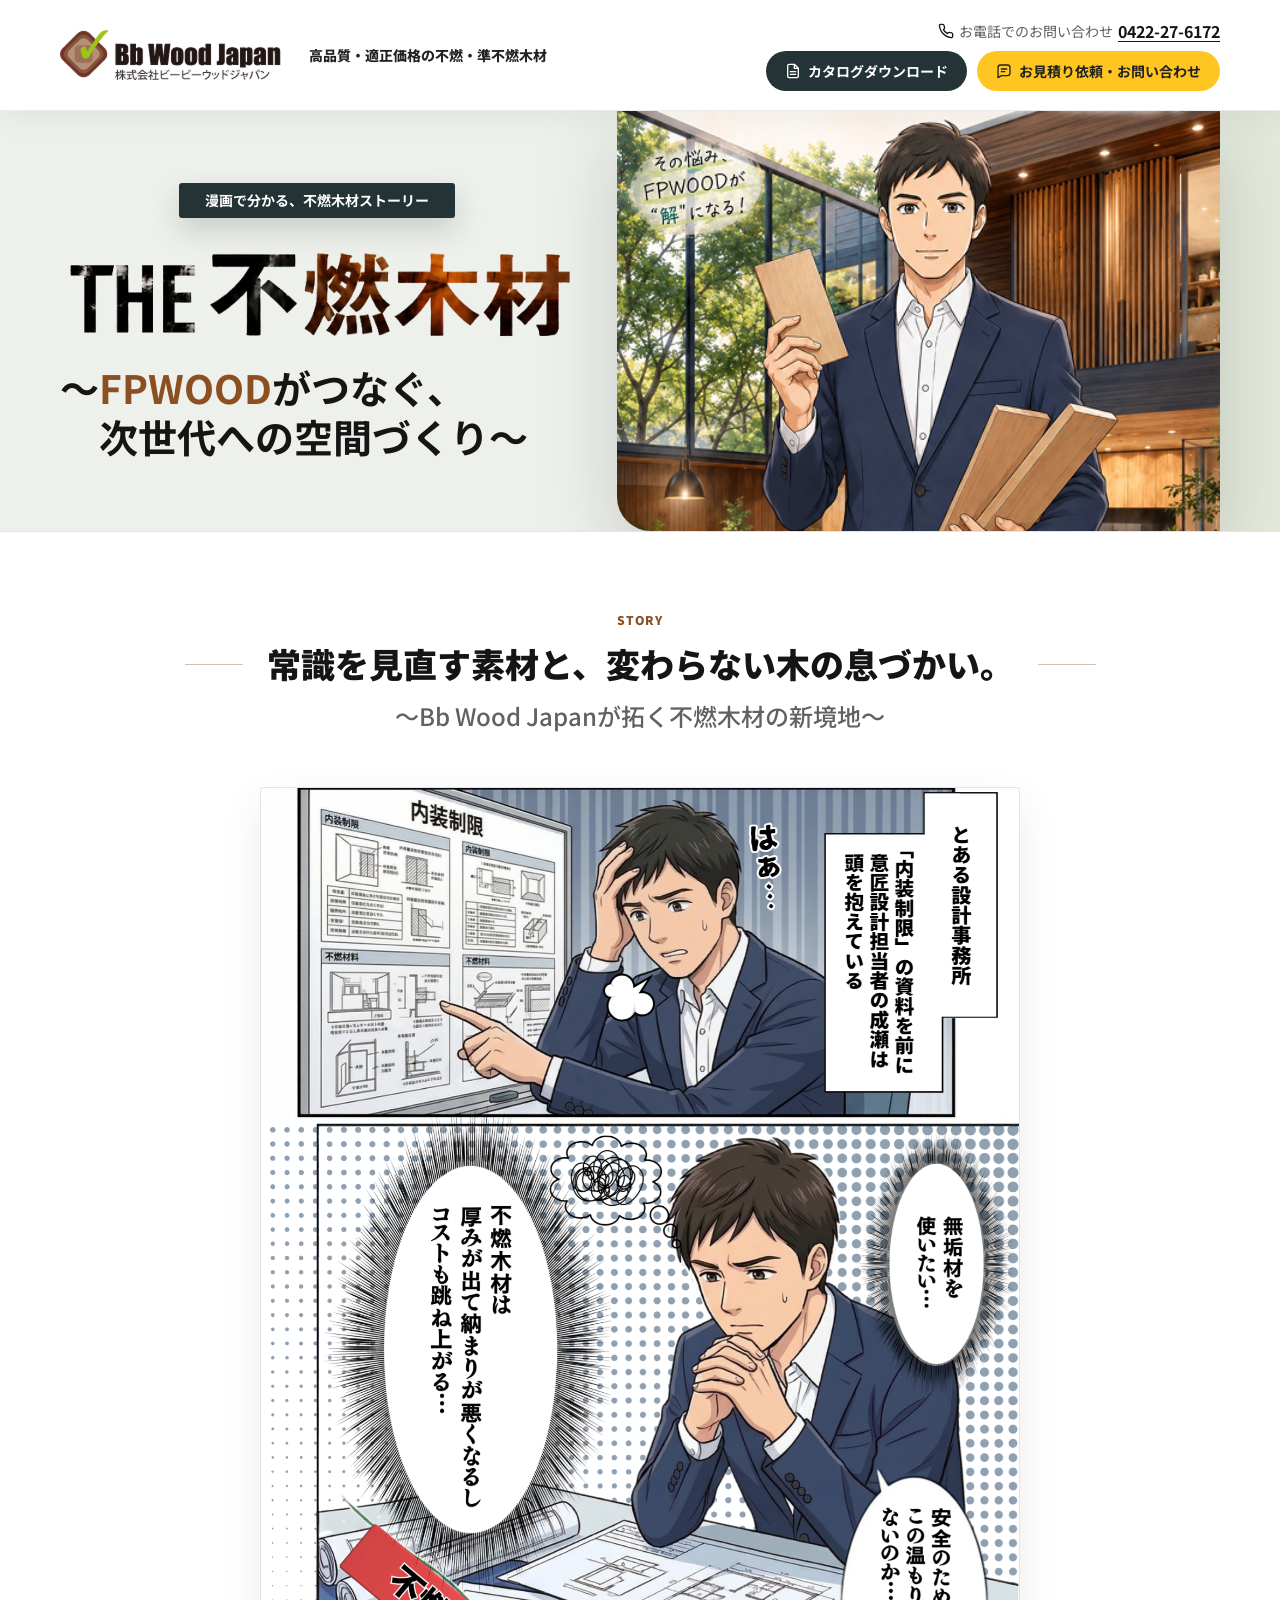
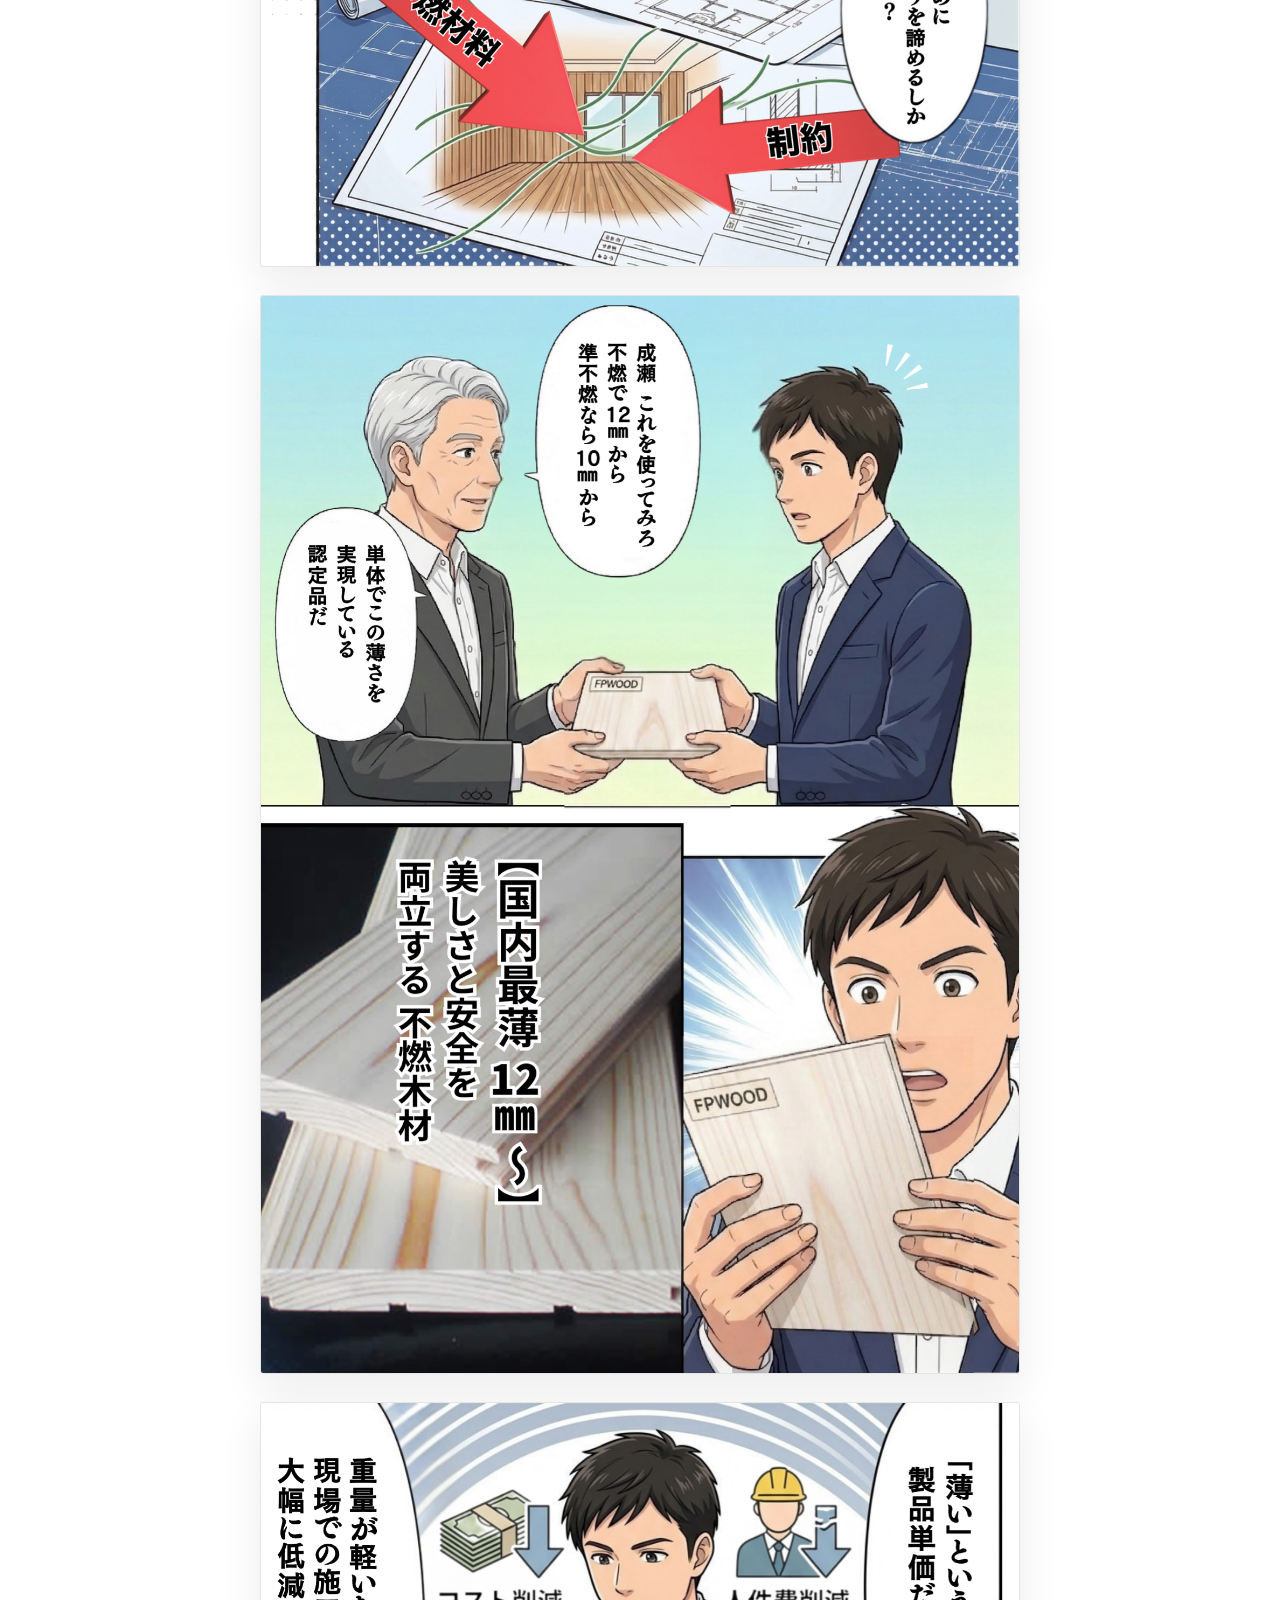
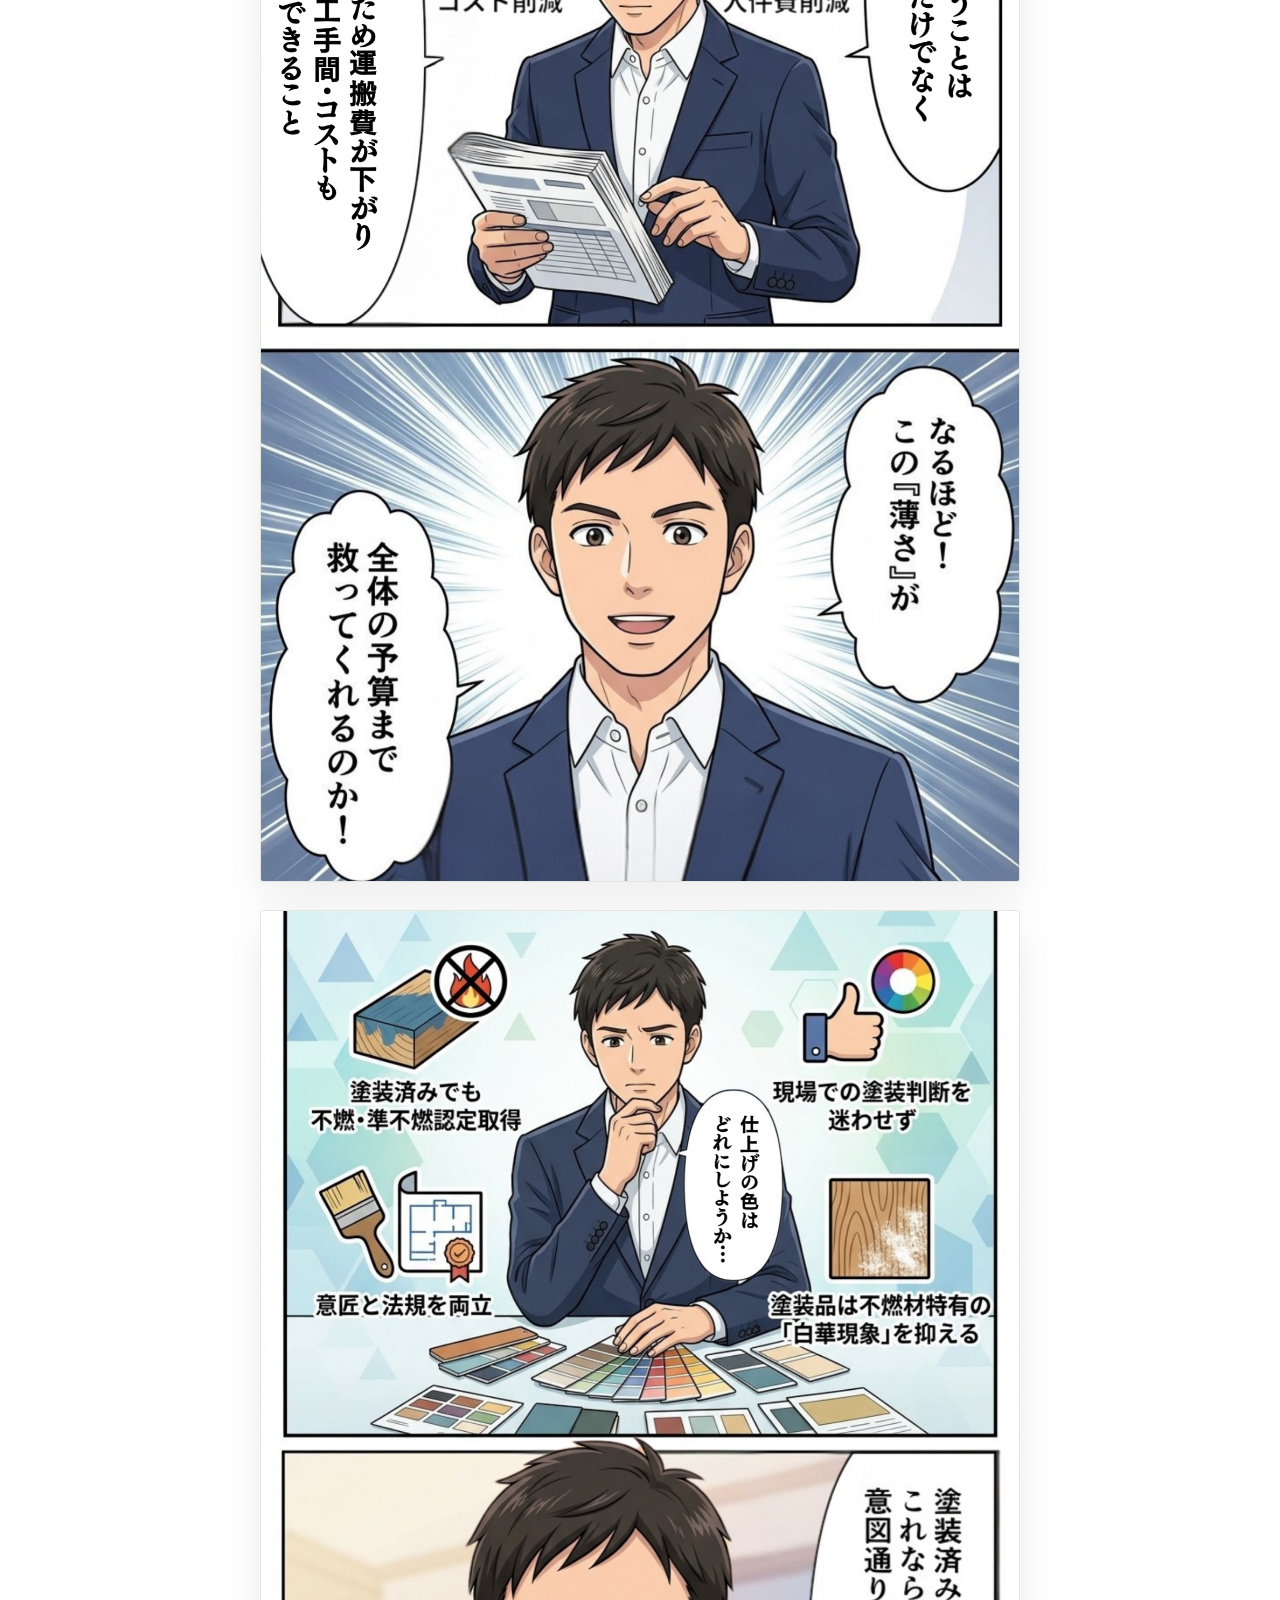
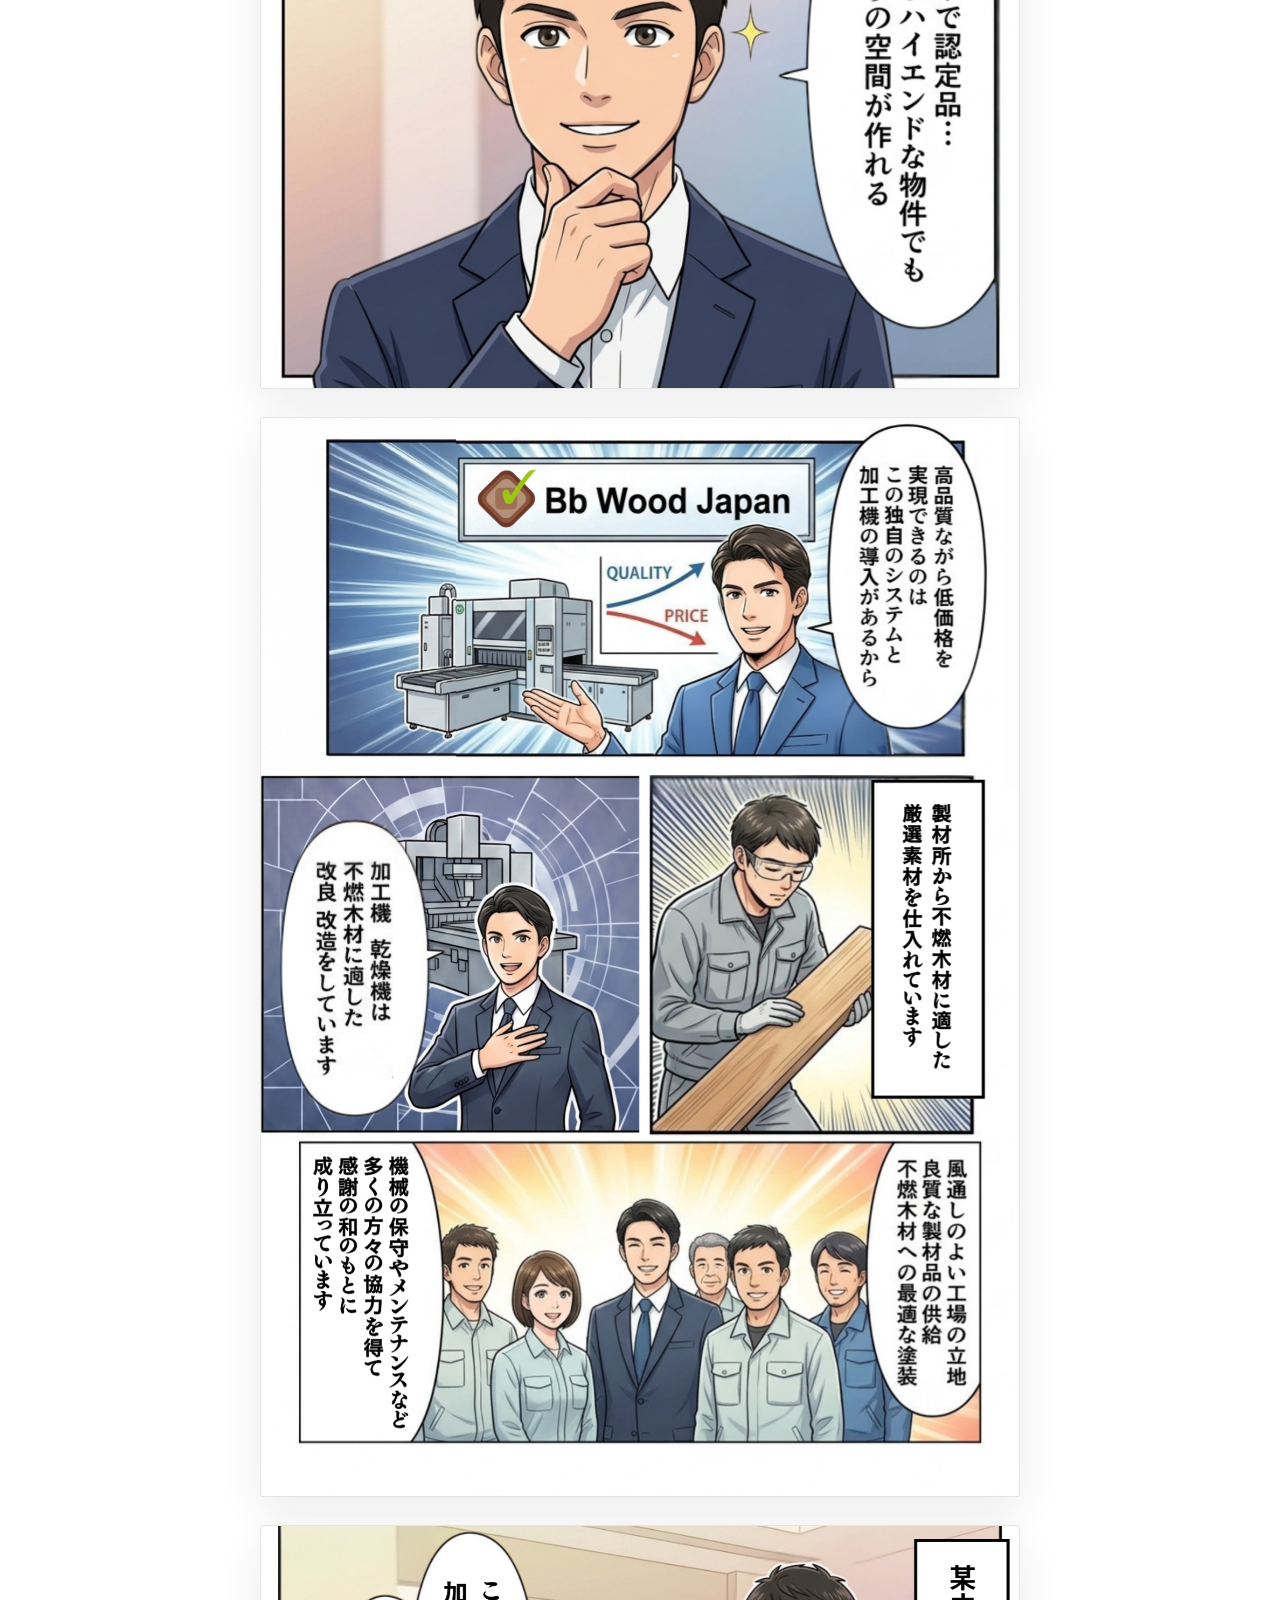
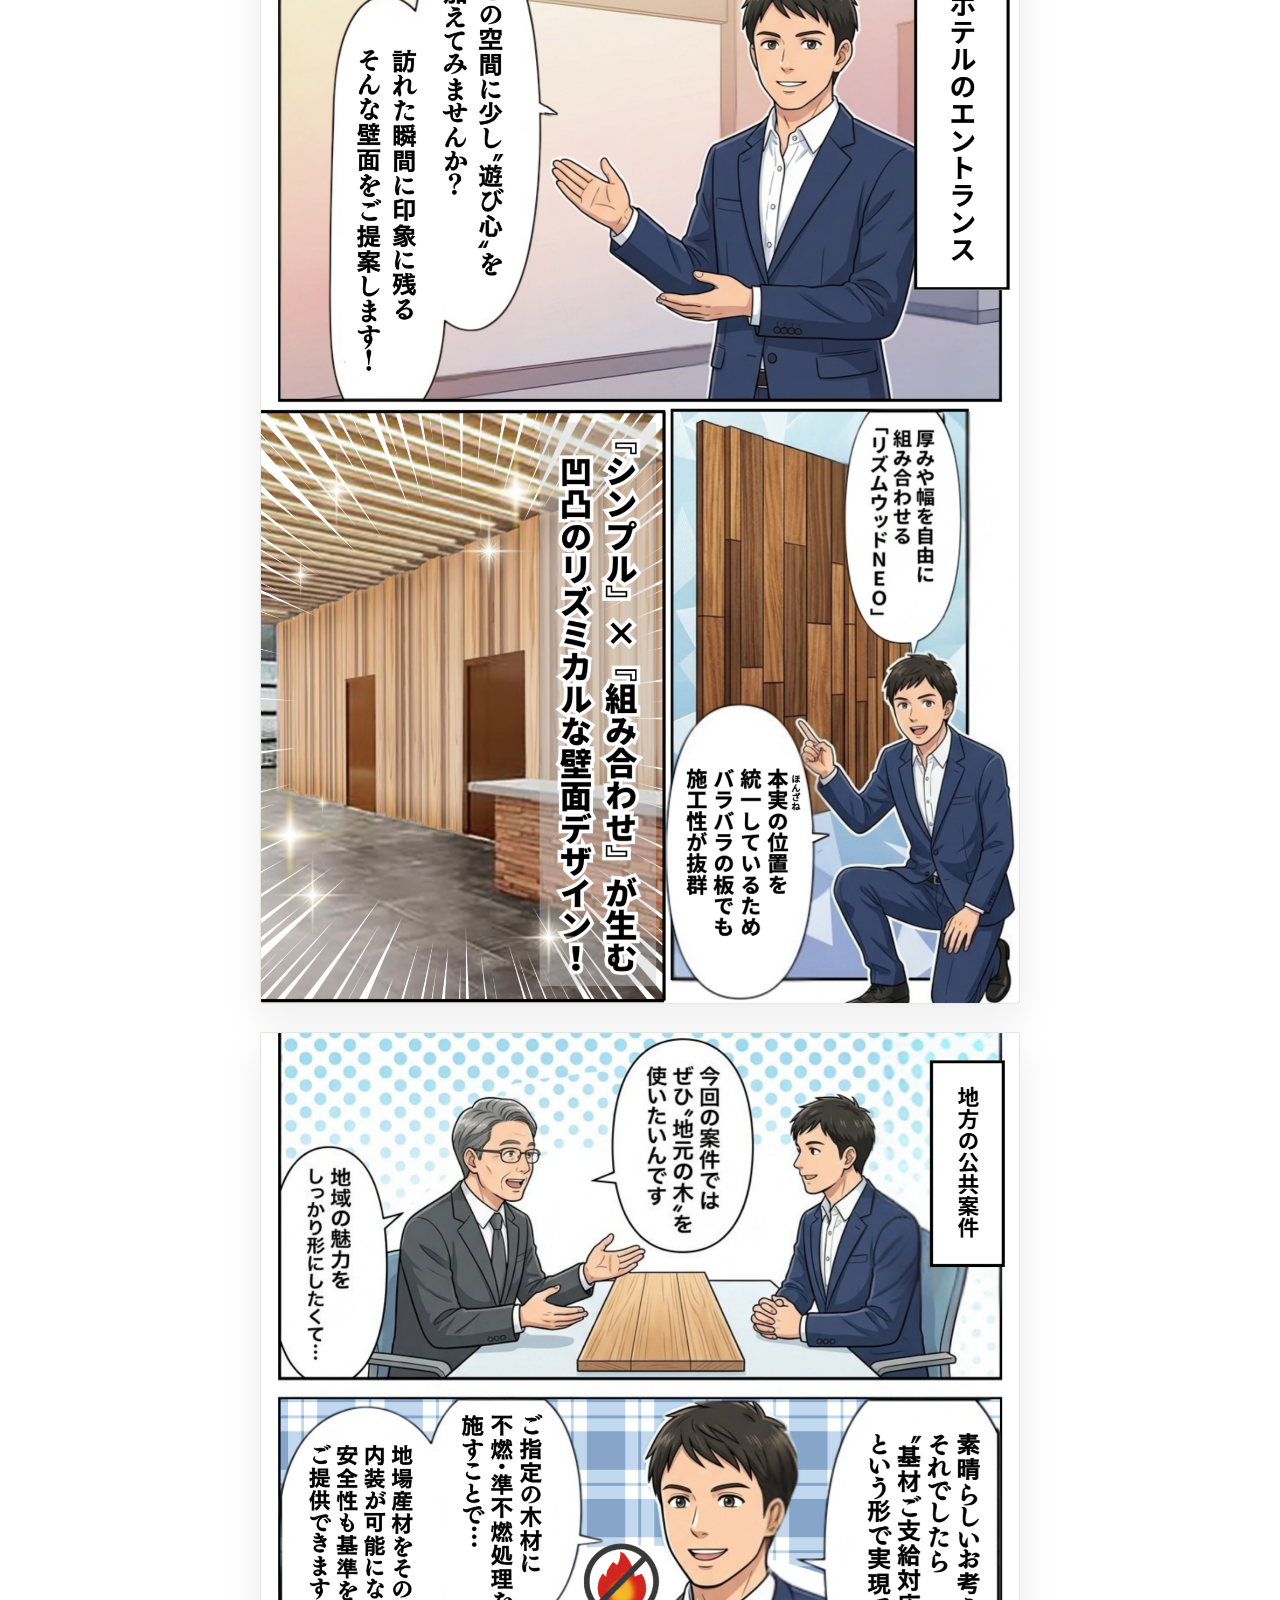
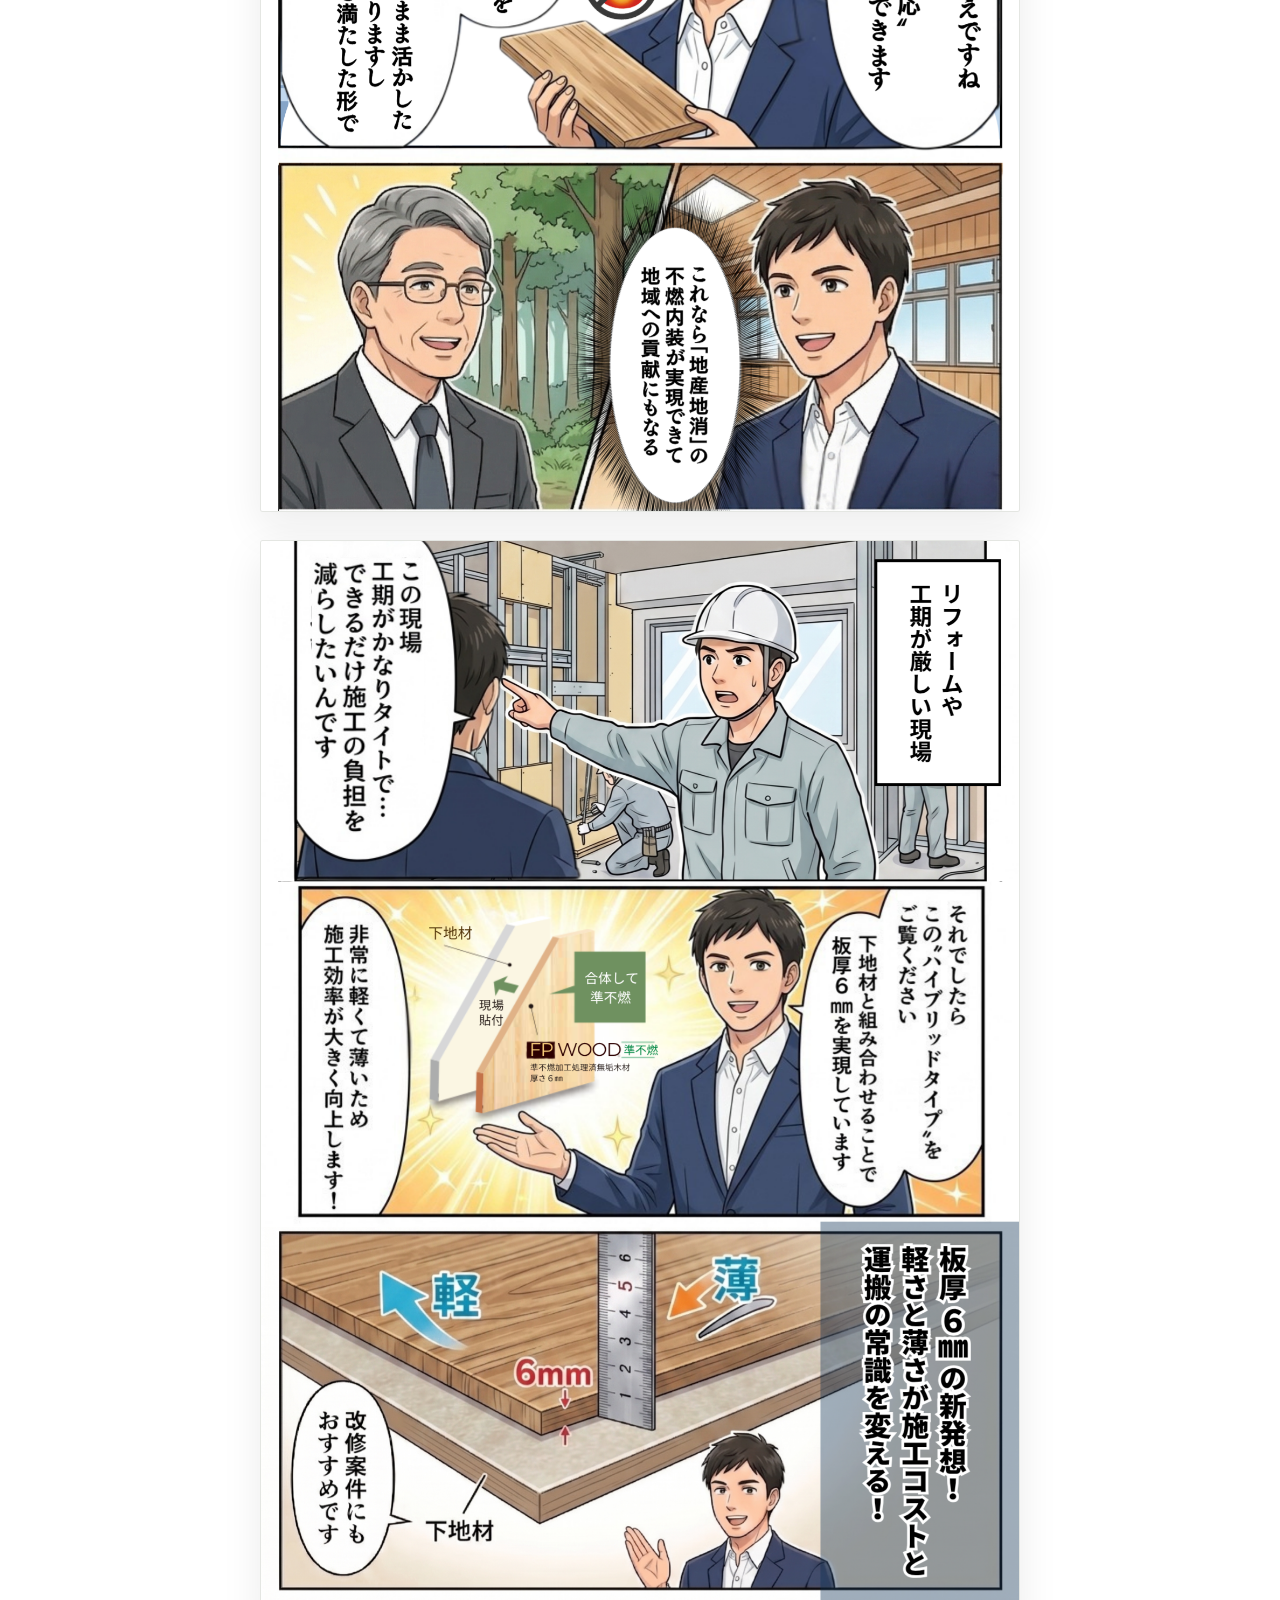
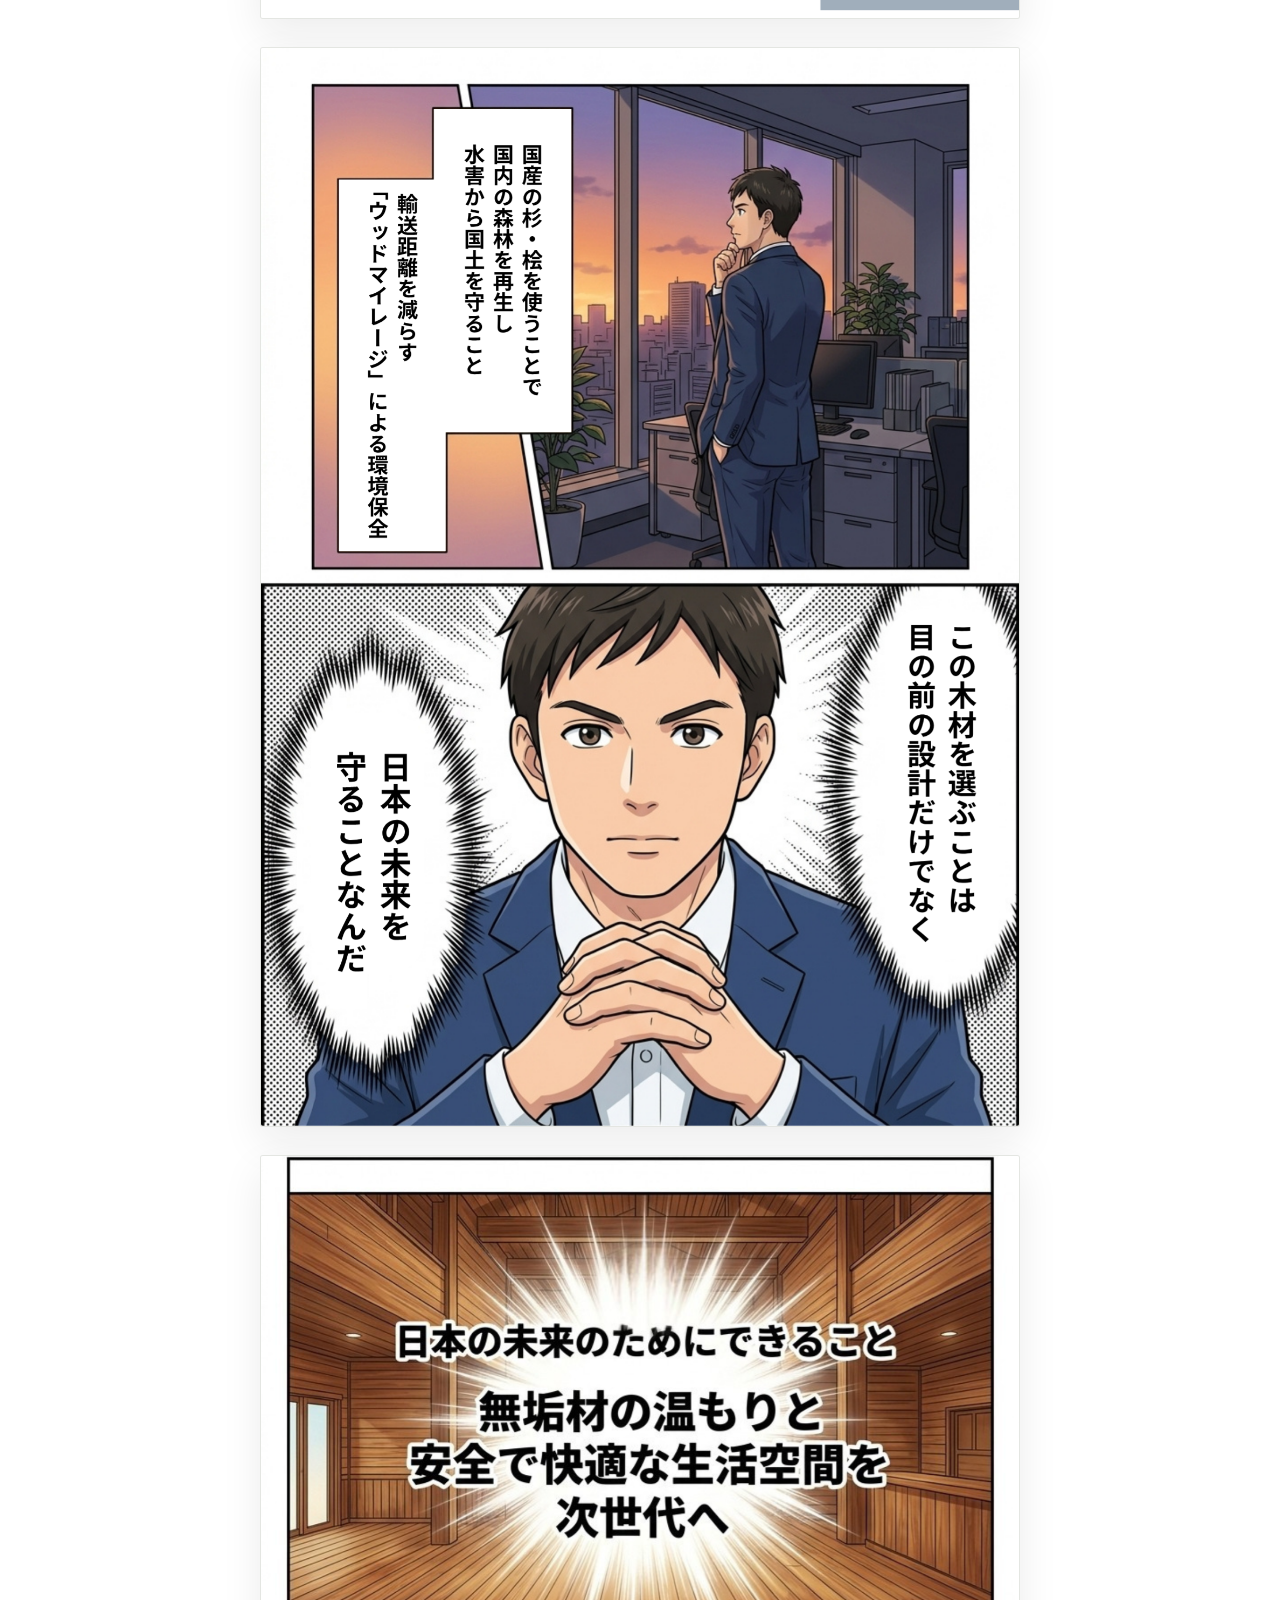
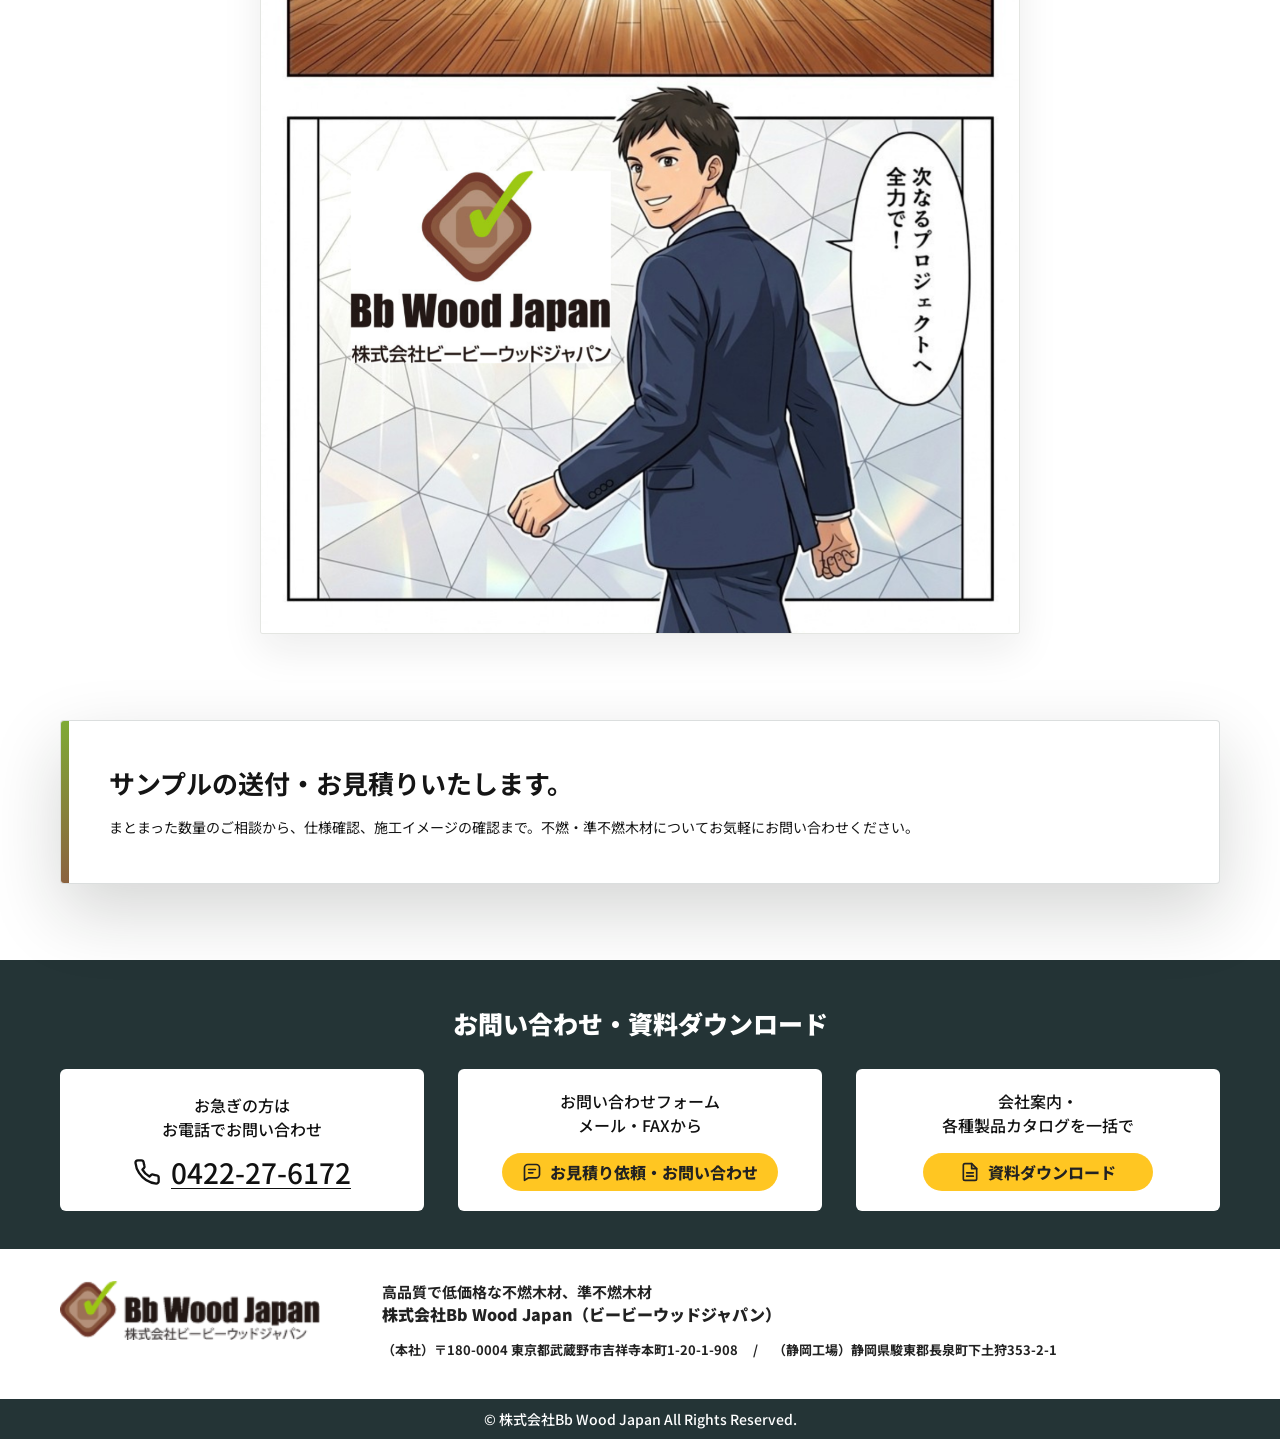
==== commit 8cc0785b: "Update manga layout" ====
--- a/index.html
+++ b/index.html
@@ -17,16 +17,42 @@
           <img class="logo-mark" src="assets/images/logo.png" alt="" />
           <p class="brand-tagline">&#x9AD8;&#x54C1;&#x8CEA;&#x30FB;&#x9069;&#x6B63;&#x4FA1;&#x683C;&#x306E;&#x4E0D;&#x71C3;&#x30FB;&#x6E96;&#x4E0D;&#x71C3;&#x6728;&#x6750;</p>
         </div>
-        <label class="menu-button" for="nav-toggle" aria-label="menu">
+        <label class="menu-button menu-open" for="nav-toggle" aria-label="menu">
           <span></span>
           <span></span>
           <span></span>
         </label>
         <div class="header-actions">
-          <p>&#x304A;&#x96FB;&#x8A71;&#x3067;&#x306E;&#x304A;&#x554F;&#x3044;&#x5408;&#x308F;&#x305B; <strong class="phone-number">0422-27-6172</strong></p>
+          <label class="menu-button menu-close" for="nav-toggle" aria-label="close menu">
+            <span></span>
+            <span></span>
+            <span></span>
+          </label>
+          <p class="header-phone">
+            <svg class="header-icon" aria-hidden="true" viewBox="0 0 24 24">
+              <path d="M22 16.92v3a2 2 0 0 1-2.18 2 19.79 19.79 0 0 1-8.63-3.07 19.5 19.5 0 0 1-6-6A19.79 19.79 0 0 1 2.12 4.18 2 2 0 0 1 4.11 2h3a2 2 0 0 1 2 1.72c.13.96.35 1.9.66 2.81a2 2 0 0 1-.45 2.11L8.09 9.91a16 16 0 0 0 6 6l1.27-1.27a2 2 0 0 1 2.11-.45c.91.31 1.85.53 2.81.66A2 2 0 0 1 22 16.92Z" />
+            </svg>
+            <span>&#x304A;&#x96FB;&#x8A71;&#x3067;&#x306E;&#x304A;&#x554F;&#x3044;&#x5408;&#x308F;&#x305B;</span>
+            <strong class="phone-number">0422-27-6172</strong>
+          </p>
           <div class="btn-row">
-            <a class="pill" href="#download">&#x30AB;&#x30BF;&#x30ED;&#x30B0;&#x30C0;&#x30A6;&#x30F3;&#x30ED;&#x30FC;&#x30C9;</a>
-            <a class="pill" href="#contact">&#x304A;&#x898B;&#x7A4D;&#x308A;&#x4F9D;&#x983C;&#x30FB;&#x304A;&#x554F;&#x3044;&#x5408;&#x308F;&#x305B;</a>
+            <a class="pill" href="#download">
+              <svg class="header-icon" aria-hidden="true" viewBox="0 0 24 24">
+                <path d="M14 2H6a2 2 0 0 0-2 2v16a2 2 0 0 0 2 2h12a2 2 0 0 0 2-2V8Z" />
+                <path d="M14 2v6h6" />
+                <path d="M8 13h8" />
+                <path d="M8 17h8" />
+              </svg>
+              <span>&#x30AB;&#x30BF;&#x30ED;&#x30B0;&#x30C0;&#x30A6;&#x30F3;&#x30ED;&#x30FC;&#x30C9;</span>
+            </a>
+            <a class="pill" href="#contact">
+              <svg class="header-icon" aria-hidden="true" viewBox="0 0 24 24">
+                <path d="M21 15a4 4 0 0 1-4 4H8l-5 3V7a4 4 0 0 1 4-4h10a4 4 0 0 1 4 4Z" />
+                <path d="M8 9h8" />
+                <path d="M8 13h5" />
+              </svg>
+              <span>&#x304A;&#x898B;&#x7A4D;&#x308A;&#x4F9D;&#x983C;&#x30FB;&#x304A;&#x554F;&#x3044;&#x5408;&#x308F;&#x305B;</span>
+            </a>
           </div>
         </div>
       </div>
@@ -41,7 +67,7 @@
               <h1>
                 <img class="manga-title-image" src="assets/images/manga_title.png" alt="THE &#x4E0D;&#x71C3;&#x6728;&#x6750;" />
               </h1>
-              <p>&#xFF5E;FPWOOD&#x304C;&#x3064;&#x306A;&#x3050;&#x3001;<br class="pc-break" />&#x6B21;&#x4E16;&#x4EE3;&#x3078;&#x306E;&#x7A7A;&#x9593;&#x3065;&#x304F;&#x308A;&#xFF5E;</p>
+              <p>&#xFF5E;<span class="wood-word">FPWOOD</span>&#x304C;&#x3064;&#x306A;&#x3050;&#x3001;<br class="pc-break" />&#x6B21;&#x4E16;&#x4EE3;&#x3078;&#x306E;&#x7A7A;&#x9593;&#x3065;&#x304F;&#x308A;&#xFF5E;</p>
             </div>
           </div>
           <div class="hero-art">
@@ -56,12 +82,8 @@
       </section>
 
       <section class="container manga-reader" aria-label="manga viewer">
-        <p class="manga-counter"><span id="manga-current">1</span> / <span id="manga-total">10</span></p>
-
         <div class="manga-stage">
-          <button class="manga-nav manga-prev" type="button" aria-label="previous page">&larr;</button>
-
-          <div class="manga-strip" tabindex="0">
+          <div class="manga-strip">
             <article class="manga-page" aria-label="page 1">
               <img src="assets/images/scene1.png" alt="manga page 1" />
             </article>
@@ -94,7 +116,6 @@
             </article>
           </div>
 
-          <button class="manga-nav manga-next" type="button" aria-label="next page">&rarr;</button>
         </div>
       </section>
 
@@ -111,15 +132,35 @@
           <div class="contact-grid">
             <div class="contact-box">
               <p>&#x304A;&#x6025;&#x304E;&#x306E;&#x65B9;&#x306F;<br />&#x304A;&#x96FB;&#x8A71;&#x3067;&#x304A;&#x554F;&#x3044;&#x5408;&#x308F;&#x305B;</p>
-              <strong>0422-27-6172</strong>
+              <strong class="contact-phone">
+                <svg class="contact-icon" aria-hidden="true" viewBox="0 0 24 24">
+                  <path d="M22 16.92v3a2 2 0 0 1-2.18 2 19.79 19.79 0 0 1-8.63-3.07 19.5 19.5 0 0 1-6-6A19.79 19.79 0 0 1 2.12 4.18 2 2 0 0 1 4.11 2h3a2 2 0 0 1 2 1.72c.13.96.35 1.9.66 2.81a2 2 0 0 1-.45 2.11L8.09 9.91a16 16 0 0 0 6 6l1.27-1.27a2 2 0 0 1 2.11-.45c.91.31 1.85.53 2.81.66A2 2 0 0 1 22 16.92Z" />
+                </svg>
+                <span>0422-27-6172</span>
+              </strong>
             </div>
             <div class="contact-box">
               <p>&#x304A;&#x554F;&#x3044;&#x5408;&#x308F;&#x305B;&#x30D5;&#x30A9;&#x30FC;&#x30E0;<br />&#x30E1;&#x30FC;&#x30EB;&#x30FB;FAX&#x304B;&#x3089;</p>
-              <a href="#">&#x304A;&#x898B;&#x7A4D;&#x308A;&#x4F9D;&#x983C;&#x30FB;&#x304A;&#x554F;&#x3044;&#x5408;&#x308F;&#x305B;</a>
+              <a href="#">
+                <svg class="contact-icon" aria-hidden="true" viewBox="0 0 24 24">
+                  <path d="M21 15a4 4 0 0 1-4 4H8l-5 3V7a4 4 0 0 1 4-4h10a4 4 0 0 1 4 4Z" />
+                  <path d="M8 9h8" />
+                  <path d="M8 13h5" />
+                </svg>
+                <span>&#x304A;&#x898B;&#x7A4D;&#x308A;&#x4F9D;&#x983C;&#x30FB;&#x304A;&#x554F;&#x3044;&#x5408;&#x308F;&#x305B;</span>
+              </a>
             </div>
             <div class="contact-box">
               <p>&#x4F1A;&#x793E;&#x6848;&#x5185;&#x30FB;<br />&#x5404;&#x7A2E;&#x88FD;&#x54C1;&#x30AB;&#x30BF;&#x30ED;&#x30B0;&#x3092;&#x4E00;&#x62EC;&#x3067;</p>
-              <a href="#">&#x8CC7;&#x6599;&#x30C0;&#x30A6;&#x30F3;&#x30ED;&#x30FC;&#x30C9;</a>
+              <a href="#">
+                <svg class="contact-icon" aria-hidden="true" viewBox="0 0 24 24">
+                  <path d="M14 2H6a2 2 0 0 0-2 2v16a2 2 0 0 0 2 2h12a2 2 0 0 0 2-2V8Z" />
+                  <path d="M14 2v6h6" />
+                  <path d="M8 13h8" />
+                  <path d="M8 17h8" />
+                </svg>
+                <span>&#x8CC7;&#x6599;&#x30C0;&#x30A6;&#x30F3;&#x30ED;&#x30FC;&#x30C9;</span>
+              </a>
             </div>
           </div>
         </div>
@@ -138,87 +179,5 @@
       <div class="footer-copy">&copy; &#x682A;&#x5F0F;&#x4F1A;&#x793E;Bb Wood Japan All Rights Reserved.</div>
     </footer>
 
-    <script>
-      const strip = document.querySelector(".manga-strip");
-      const pages = Array.from(document.querySelectorAll(".manga-page"));
-      const prevButton = document.querySelector(".manga-prev");
-      const nextButton = document.querySelector(".manga-next");
-      const current = document.querySelector("#manga-current");
-      const total = document.querySelector("#manga-total");
-      let isDragging = false;
-      let dragStartX = 0;
-      let dragStartScrollLeft = 0;
-      let dragStartIndex = 0;
-      let dragDelta = 0;
-
-      total.textContent = pages.length;
-
-      const getActiveIndex = () => {
-        const stripCenter = strip.scrollLeft + strip.clientWidth / 2;
-        return pages.reduce((closestIndex, page, index) => {
-          const pageCenter = page.offsetLeft + page.clientWidth / 2;
-          const closestPage = pages[closestIndex];
-          const closestCenter = closestPage.offsetLeft + closestPage.clientWidth / 2;
-          return Math.abs(pageCenter - stripCenter) < Math.abs(closestCenter - stripCenter)
-            ? index
-            : closestIndex;
-        }, 0);
-      };
-
-      const updateControls = () => {
-        const index = getActiveIndex();
-        current.textContent = index + 1;
-        prevButton.disabled = index === 0;
-        nextButton.disabled = index === pages.length - 1;
-      };
-
-      const scrollToPage = (index) => {
-        pages[index].scrollIntoView({ behavior: "smooth", block: "nearest", inline: "center" });
-      };
-
-      const endDrag = (event) => {
-        if (!isDragging) return;
-
-        isDragging = false;
-        strip.classList.remove("is-dragging");
-
-        if (strip.hasPointerCapture(event.pointerId)) {
-          strip.releasePointerCapture(event.pointerId);
-        }
-
-        const pageChangeThreshold = strip.clientWidth * 0.12;
-        const targetIndex =
-          Math.abs(dragDelta) > pageChangeThreshold
-            ? dragStartIndex + (dragDelta < 0 ? 1 : -1)
-            : getActiveIndex();
-
-        scrollToPage(Math.max(0, Math.min(targetIndex, pages.length - 1)));
-      };
-
-      prevButton.addEventListener("click", () => scrollToPage(Math.max(getActiveIndex() - 1, 0)));
-      nextButton.addEventListener("click", () => scrollToPage(Math.min(getActiveIndex() + 1, pages.length - 1)));
-      strip.addEventListener("pointerdown", (event) => {
-        if (!event.isPrimary || event.button > 0) return;
-
-        isDragging = true;
-        dragStartX = event.clientX;
-        dragStartScrollLeft = strip.scrollLeft;
-        dragStartIndex = getActiveIndex();
-        dragDelta = 0;
-        strip.classList.add("is-dragging");
-        strip.setPointerCapture(event.pointerId);
-      });
-      strip.addEventListener("pointermove", (event) => {
-        if (!isDragging) return;
-
-        dragDelta = event.clientX - dragStartX;
-        strip.scrollLeft = dragStartScrollLeft - dragDelta;
-      });
-      strip.addEventListener("pointerup", endDrag);
-      strip.addEventListener("pointercancel", endDrag);
-      strip.addEventListener("scroll", () => window.requestAnimationFrame(updateControls), { passive: true });
-      window.addEventListener("resize", updateControls);
-      updateControls();
-    </script>
   </body>
 </html>
--- a/assets/css/style.css
+++ b/assets/css/style.css
@@ -23,6 +23,10 @@
   text-rendering: optimizeLegibility;
 }
 
+main {
+  background: #fff;
+}
+
 img { max-width: 100%; }
 
 .pc-break {
@@ -103,12 +107,19 @@
 
 .header-actions {
   text-align: right;
-  font-size: 12px;
+  font-size: 14px;
   color: var(--muted);
 }
 
 .header-actions p {
   margin: 0 0 7px;
+}
+
+.header-phone {
+  display: inline-flex;
+  align-items: center;
+  justify-content: flex-end;
+  gap: 5px;
 }
 
 .header-actions strong {
@@ -125,17 +136,34 @@
   gap: 10px;
 }
 
+.header-icon {
+  width: 16px;
+  height: 16px;
+  display: inline-block;
+  flex: 0 0 auto;
+  fill: none;
+  stroke: currentColor;
+  stroke-width: 2;
+  stroke-linecap: round;
+  stroke-linejoin: round;
+}
+
+.header-phone .header-icon {
+  color: var(--text);
+}
+
 .pill {
   min-width: 174px;
   border-radius: 999px;
-  background: #eef1eb;
-  color: #222;
+  background: var(--dark);
+  color: #fff;
   border: 1px solid transparent;
   display: inline-flex;
   align-items: center;
   justify-content: center;
+  gap: 7px;
   padding: 8px 18px;
-  font-size: 12px;
+  font-size: 14px;
   font-weight: 700;
   text-decoration: none;
   white-space: nowrap;
@@ -143,7 +171,7 @@
 }
 
 .pill:hover {
-  background: #e2e7dc;
+  background: #304447;
   box-shadow: 0 10px 24px rgba(26, 34, 30, 0.12);
   transform: translateY(-1px);
 }
@@ -223,6 +251,10 @@
   font-weight: 700;
 }
 
+.wood-word {
+  color: #8b4f22;
+}
+
 .hero-art {
   align-self: stretch;
   display: flex;
@@ -238,130 +270,92 @@
   height: 420px;
   max-height: none;
   object-fit: cover;
-  object-position: center top;
+  object-position: left top;
   border-radius: 0 0 0 34px;
 }
 
 .intro {
+  position: relative;
   text-align: center;
-  padding: 76px 0 48px;
+  padding: 78px 0 52px;
+}
+
+.intro::before {
+  content: "STORY";
+  display: flex;
+  align-items: center;
+  justify-content: center;
+  width: fit-content;
+  gap: 12px;
+  margin: 0 auto 12px;
+  color: #8b4f22;
+  font-size: 12px;
+  font-weight: 900;
+  letter-spacing: 0.08em;
+}
+
+.intro::after {
+  content: none;
 }
 
 .intro h2 {
-  margin: 0 0 6px;
+  position: relative;
+  display: inline-block;
+  margin: 0 0 10px;
   font-size: clamp(24px, 3.6vw, 34px);
   line-height: 1.35;
   font-weight: 900;
 }
 
+.intro h2::before,
+.intro h2::after {
+  content: "";
+  position: absolute;
+  top: 50%;
+  width: 58px;
+  height: 1px;
+  background: rgba(139, 79, 34, 0.36);
+}
+
+.intro h2::before {
+  right: calc(100% + 24px);
+}
+
+.intro h2::after {
+  left: calc(100% + 24px);
+}
+
 .intro p {
   margin: 0;
   color: var(--muted);
-  font-size: 17px;
+  font-size: 24px;
+  font-weight: 500;
 }
 
 .manga-reader {
+  width: 100%;
+  max-width: none;
+  background: #fff;
   padding-bottom: 86px;
 }
 
-.manga-nav {
-  position: absolute;
-  top: 50%;
-  z-index: 2;
-  width: 60px;
-  height: 60px;
-  border: 1px solid rgba(36, 52, 54, 0.16);
-  border-radius: 999px;
-  background: var(--surface);
-  color: var(--dark);
-  display: inline-grid;
-  place-items: center;
-  font-size: 28px;
-  font-weight: 500;
-  cursor: pointer;
-  box-shadow: 0 16px 36px rgba(25, 30, 28, 0.14);
-  transform: translateY(-50%);
-  transition: transform 0.18s ease, box-shadow 0.18s ease, opacity 0.18s ease;
-}
-
-.manga-nav:hover:not(:disabled) {
-  transform: translateY(calc(-50% - 1px));
-  box-shadow: 0 18px 38px rgba(25, 30, 28, 0.14);
-}
-
-.manga-nav:disabled {
-  cursor: default;
-  opacity: 0.34;
-}
-
-.manga-counter {
-  margin: 0 0 18px;
-  color: var(--muted);
-  font-size: 14px;
-  font-weight: 800;
-  text-align: center;
-}
-
 .manga-stage {
-  position: relative;
-  width: min(820px, 100%);
+  width: min(760px, calc(100% - 56px));
   margin: 0 auto;
 }
 
-.manga-prev {
-  left: 24px;
-}
-
-.manga-next {
-  right: 24px;
-}
-
 .manga-strip {
-  display: flex;
+  display: grid;
   gap: 28px;
-  overflow-x: auto;
-  overscroll-behavior-x: contain;
-  scroll-snap-type: x mandatory;
-  scroll-padding-inline: 70px;
-  padding: 6px 70px 24px;
-  border-radius: 4px;
-  cursor: grab;
-  touch-action: pan-y;
-  user-select: none;
-  scrollbar-width: thin;
-  scrollbar-color: rgba(36, 52, 54, 0.38) transparent;
-}
-
-.manga-strip.is-dragging {
-  cursor: grabbing;
-  scroll-snap-type: none;
-}
-
-.manga-strip::-webkit-scrollbar {
-  height: 10px;
-}
-
-.manga-strip::-webkit-scrollbar-track {
-  background: transparent;
-}
-
-.manga-strip::-webkit-scrollbar-thumb {
-  background: rgba(36, 52, 54, 0.34);
-  border-radius: 999px;
 }
 
 .manga-page {
-  flex: 0 0 min(680px, 100%);
-  min-height: 520px;
   background: var(--surface);
   border: 1px solid rgba(226, 228, 223, 0.9);
   border-radius: 3px;
   color: #444;
-  display: grid;
-  place-items: center;
   overflow: hidden;
   font-weight: 700;
-  scroll-snap-align: center;
   box-shadow: 0 16px 42px rgba(25, 30, 28, 0.08);
 }
 
@@ -369,9 +363,6 @@
   display: block;
   width: 100%;
   height: auto;
-  object-fit: contain;
-  pointer-events: none;
-  -webkit-user-drag: none;
 }
 
 .cta-card {
@@ -454,8 +445,8 @@
 }
 
 .contact-box p {
-  margin: 0 0 8px;
-  font-size: 14px;
+  margin: 0 0 16px;
+  font-size: 16px;
   line-height: 1.5;
   font-weight: 500;
 }
@@ -469,6 +460,30 @@
   text-underline-offset: 4px;
 }
 
+.contact-phone {
+  display: inline-flex;
+  align-items: center;
+  gap: 10px;
+}
+
+.contact-icon {
+  width: 20px;
+  height: 20px;
+  display: inline-block;
+  flex: 0 0 auto;
+  fill: none;
+  stroke: currentColor;
+  stroke-width: 2;
+  stroke-linecap: round;
+  stroke-linejoin: round;
+}
+
+.contact-phone .contact-icon {
+  width: 28px;
+  height: 28px;
+  text-decoration: none;
+}
+
 .contact-box a {
   min-width: 230px;
   border-radius: 999px;
@@ -477,8 +492,9 @@
   display: inline-flex;
   align-items: center;
   justify-content: center;
+  gap: 8px;
   padding: 9px 20px;
-  font-size: 14px;
+  font-size: 16px;
   font-weight: 800;
   line-height: 1.3;
   text-decoration: none;
@@ -544,6 +560,31 @@
   text-align: center;
 }
 
+@media (min-width: 801px) and (max-width: 1012px) {
+  .topbar-inner {
+    min-height: 118px;
+  }
+
+  .brand {
+    align-items: center;
+    flex-direction: column;
+    gap: 6px;
+    width: fit-content;
+    flex: 0 0 auto;
+    text-align: center;
+  }
+
+  .brand .logo-mark {
+    margin-inline: auto;
+  }
+
+  .brand-tagline {
+    font-size: 12px;
+    width: 100%;
+    text-align: center;
+  }
+}
+
 @media (max-width: 800px) {
   .container {
     width: min(100% - 32px, 560px);
@@ -561,16 +602,19 @@
   }
 
   .brand {
-    align-items: flex-start;
+    align-items: center;
     flex-direction: column;
     gap: 6px;
     padding-right: 58px;
+    width: fit-content;
     min-width: 0;
+    text-align: center;
   }
 
   .logo-mark {
     width: min(221px, calc(100vw - 112px));
     height: auto;
+    margin-inline: auto;
   }
 
   .brand-tagline {
@@ -591,7 +635,7 @@
 
   .menu-button {
     position: absolute;
-    top: 17px;
+    top: 50%;
     right: 0;
     width: 46px;
     height: 46px;
@@ -606,6 +650,11 @@
     gap: 6px;
     cursor: pointer;
     box-shadow: 0 10px 26px rgba(22, 28, 24, 0.1);
+    transform: translateY(-50%);
+  }
+
+  .menu-close {
+    display: none;
   }
 
   .menu-button span {
@@ -620,6 +669,7 @@
   .header-actions {
     display: none;
     width: 100%;
+    position: relative;
     text-align: left;
     font-size: 15px;
     margin-top: 18px;
@@ -634,15 +684,28 @@
     display: block;
   }
 
-  .nav-toggle:checked ~ .menu-button span:nth-child(1) {
+  .nav-toggle:checked ~ .menu-open {
+    display: none;
+  }
+
+  .nav-toggle:checked ~ .header-actions .menu-close {
+    position: absolute;
+    top: 36px;
+    right: 14px;
+    z-index: 2;
+    display: inline-flex;
+    transform: translateY(-50%);
+  }
+
+  .nav-toggle:checked ~ .header-actions .menu-close span:nth-child(1) {
     transform: translateY(8px) rotate(45deg);
   }
 
-  .nav-toggle:checked ~ .menu-button span:nth-child(2) {
+  .nav-toggle:checked ~ .header-actions .menu-close span:nth-child(2) {
     opacity: 0;
   }
 
-  .nav-toggle:checked ~ .menu-button span:nth-child(3) {
+  .nav-toggle:checked ~ .header-actions .menu-close span:nth-child(3) {
     transform: translateY(-8px) rotate(-45deg);
   }
 
@@ -652,12 +715,22 @@
     border-bottom: 1px solid #eee;
   }
 
+  .header-phone {
+    display: flex;
+    justify-content: center;
+    align-items: center;
+    flex-wrap: wrap;
+    gap: 6px;
+    padding-inline: 52px;
+    text-align: center;
+  }
+
   .header-actions strong {
     font-size: 22px;
   }
 
   .phone-number {
-    display: block;
+    display: inline-block;
     margin-top: 4px;
   }
 
@@ -673,7 +746,8 @@
     min-height: 48px;
     padding: 12px 18px;
     font-size: 15px;
-    background: #f1f3ee;
+    background: var(--dark);
+    color: #fff;
     font-weight: 700;
   }
 
@@ -713,31 +787,44 @@
 
   .manga-title-image {
     width: min(100%, 430px);
+    margin-inline: auto;
   }
 
   .hero-title-block p {
     font-size: 28px;
+    text-align: center;
+    padding-left: 0;
+    text-indent: 0;
   }
 
   .pc-break {
-    display: none;
+    display: inline;
   }
 
   .hero-art img {
     width: min(100%, 430px);
-    height: 380px;
+    height: auto;
     max-height: none;
-    object-fit: cover;
+    object-fit: contain;
     object-position: center top;
     border-radius: 24px 24px 0 0;
   }
 
   .intro {
-    padding: 40px 0 28px;
+    padding: 44px 0 32px;
+  }
+
+  .intro::before {
+    margin-bottom: 12px;
   }
 
   .intro h2 {
     font-size: 23px;
+  }
+
+  .intro h2::before,
+  .intro h2::after {
+    display: none;
   }
 
   .intro p {
@@ -749,29 +836,12 @@
     padding-bottom: 52px;
   }
 
-  .manga-nav {
-    width: 48px;
-    height: 48px;
-    font-size: 23px;
+  .manga-stage {
+    width: min(100%, calc(100% - 32px));
   }
 
   .manga-strip {
     gap: 18px;
-    scroll-padding-inline: 40px;
-    padding: 4px 40px 20px;
-  }
-
-  .manga-prev {
-    left: 8px;
-  }
-
-  .manga-next {
-    right: 8px;
-  }
-
-  .manga-page {
-    flex-basis: 100%;
-    min-height: auto;
   }
 
   .contact-grid {
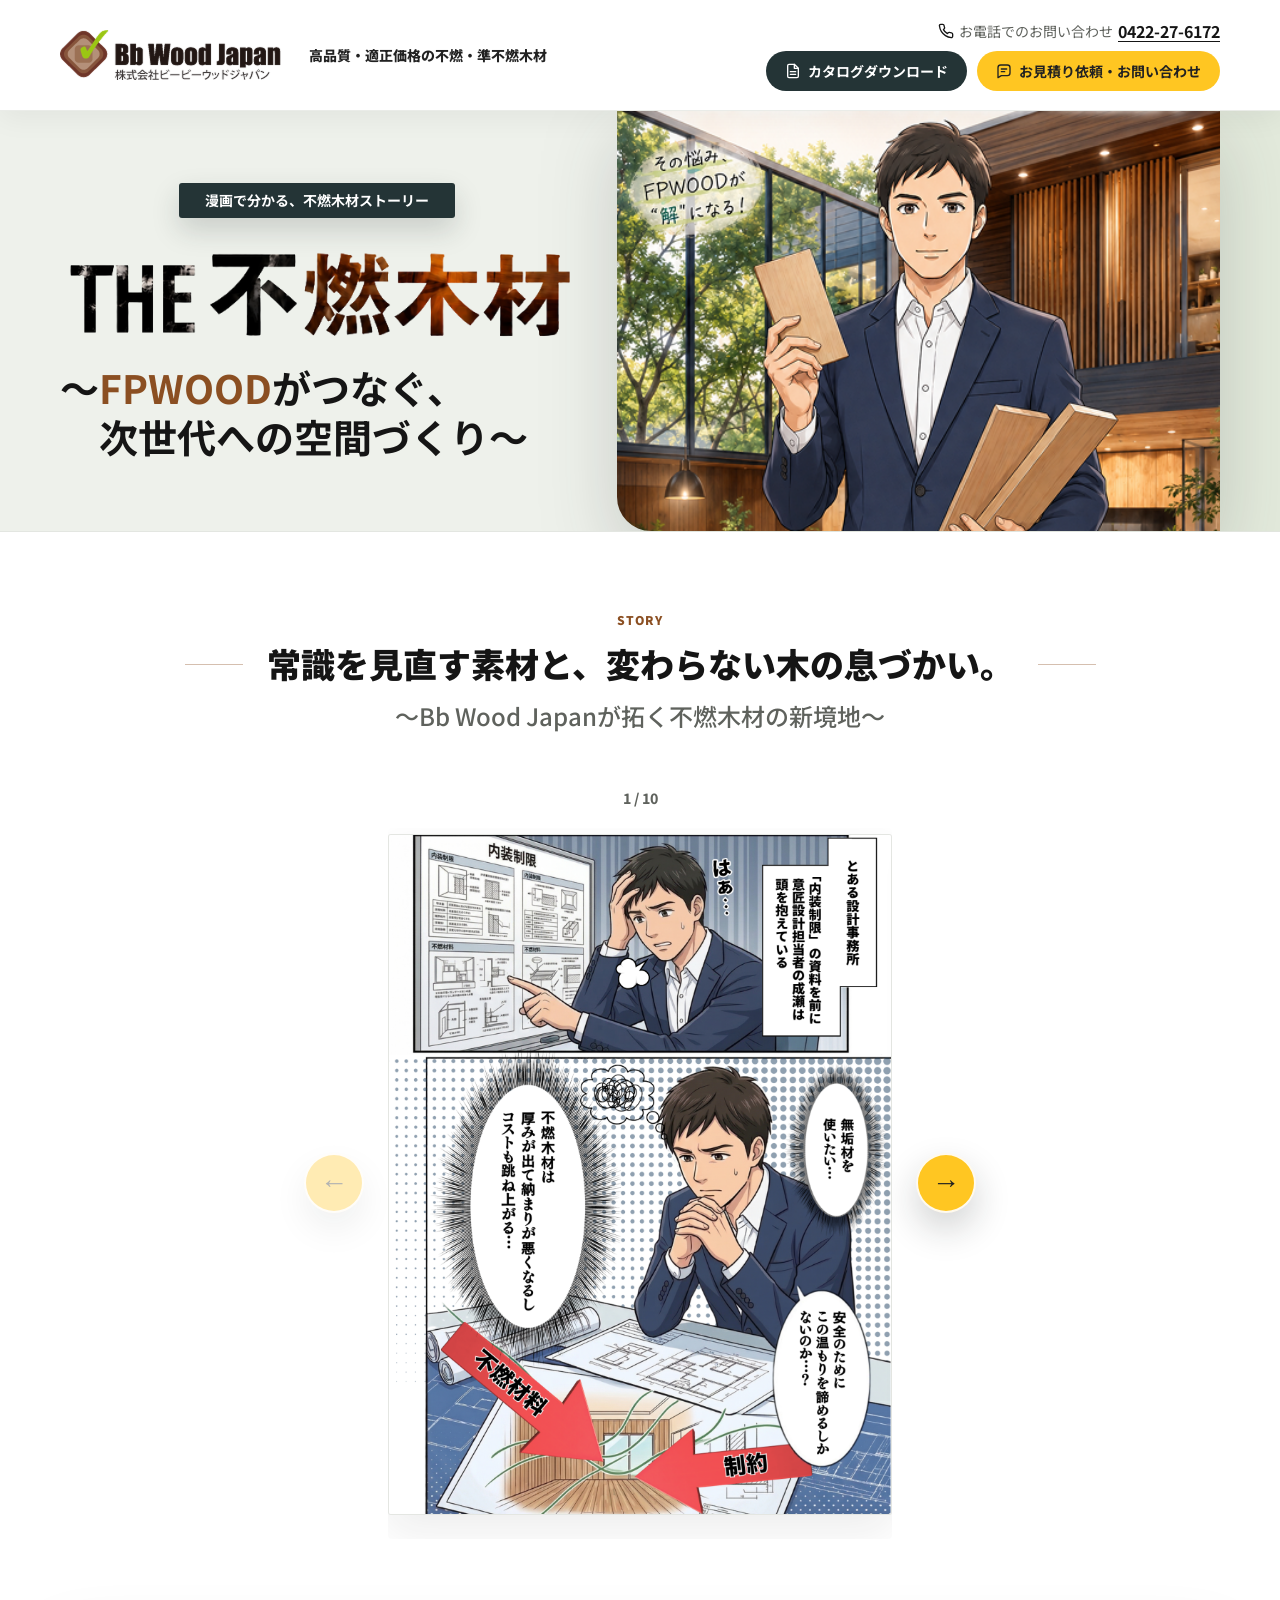
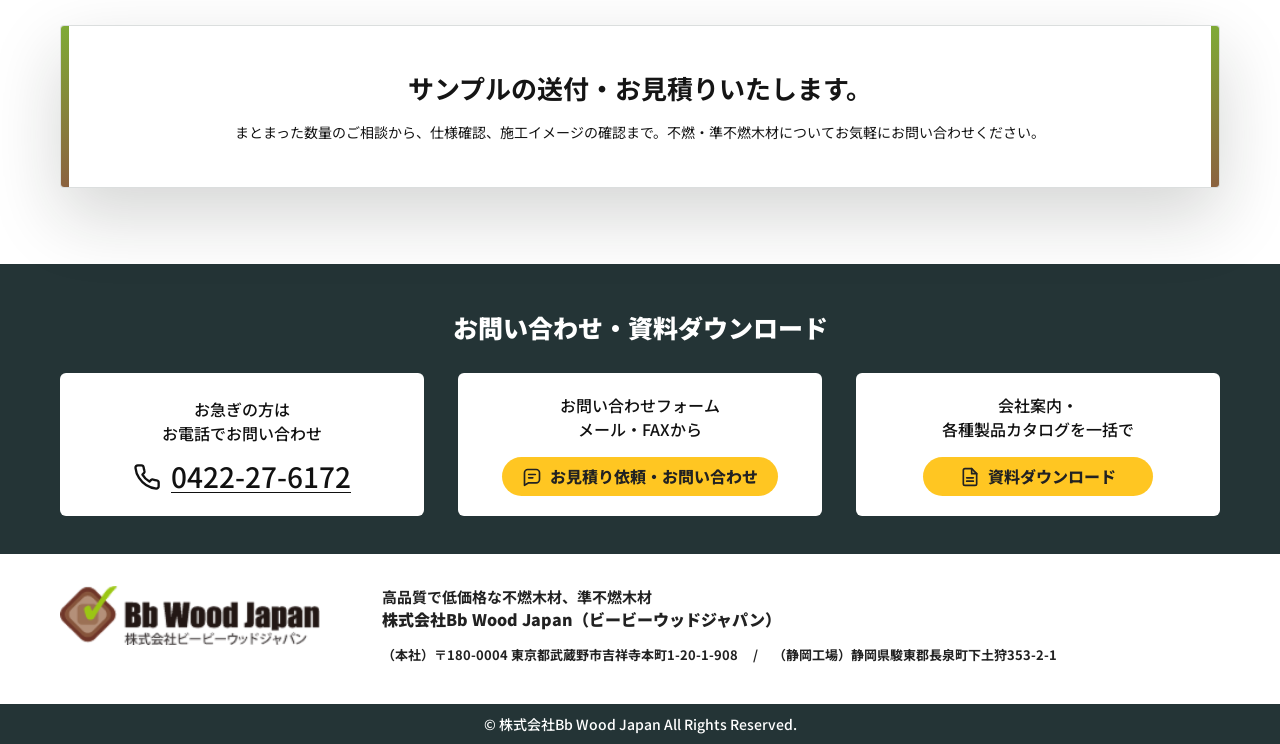
==== commit 1517c74f: "Update manga slideshow variants" ====
--- a/index.html
+++ b/index.html
@@ -9,7 +9,7 @@
     <link href="https://fonts.googleapis.com/css2?family=Noto+Sans+JP:wght@400;500;700;800;900&display=swap" rel="stylesheet" />
     <link rel="stylesheet" href="assets/css/style.css" />
   </head>
-  <body>
+  <body class="manga-slideshow-page manga-single-page">
     <header class="topbar">
       <div class="container topbar-inner">
         <input class="nav-toggle" type="checkbox" id="nav-toggle" />
@@ -82,8 +82,12 @@
       </section>
 
       <section class="container manga-reader" aria-label="manga viewer">
+        <p class="manga-counter"><span id="manga-current">1</span> / <span id="manga-total">10</span></p>
+
         <div class="manga-stage">
-          <div class="manga-strip">
+          <button class="manga-nav manga-prev" type="button" aria-label="previous page">&larr;</button>
+
+          <div class="manga-strip" tabindex="0">
             <article class="manga-page" aria-label="page 1">
               <img src="assets/images/scene1.png" alt="manga page 1" />
             </article>
@@ -116,6 +120,7 @@
             </article>
           </div>
 
+          <button class="manga-nav manga-next" type="button" aria-label="next page">&rarr;</button>
         </div>
       </section>
 
@@ -179,5 +184,119 @@
       <div class="footer-copy">&copy; &#x682A;&#x5F0F;&#x4F1A;&#x793E;Bb Wood Japan All Rights Reserved.</div>
     </footer>
 
+    <script>
+      const strip = document.querySelector(".manga-strip");
+      const pages = Array.from(document.querySelectorAll(".manga-page"));
+      const prevButton = document.querySelector(".manga-prev");
+      const nextButton = document.querySelector(".manga-next");
+      const current = document.querySelector("#manga-current");
+      const total = document.querySelector("#manga-total");
+      const topbar = document.querySelector(".topbar");
+      let isDragging = false;
+      let dragStartX = 0;
+      let dragStartScrollLeft = 0;
+      let dragStartIndex = 0;
+      let dragDelta = 0;
+
+      total.textContent = pages.length;
+
+      const updateMangaPageHeight = () => {
+        const viewportHeight = window.visualViewport?.height || window.innerHeight;
+        const headerHeight = topbar?.offsetHeight || 0;
+        const counterHeight = document.querySelector(".manga-counter")?.offsetHeight || 0;
+        const stripStyle = window.getComputedStyle(strip);
+        const counterStyle = window.getComputedStyle(document.querySelector(".manga-counter"));
+        const stripVerticalSpace =
+          parseFloat(stripStyle.paddingTop) +
+          parseFloat(stripStyle.paddingBottom) +
+          12;
+        const counterSpace =
+          counterHeight +
+          parseFloat(counterStyle.marginTop) +
+          parseFloat(counterStyle.marginBottom);
+        const readerInset = window.matchMedia("(max-width: 800px)").matches ? 18 : 26;
+        const pageHeight = Math.max(
+          240,
+          Math.floor(viewportHeight - headerHeight - counterSpace - stripVerticalSpace - readerInset)
+        );
+
+        document.documentElement.style.setProperty("--manga-page-height", `${pageHeight}px`);
+      };
+
+      const getActiveIndex = () => {
+        const stripCenter = strip.scrollLeft + strip.clientWidth / 2;
+        return pages.reduce((closestIndex, page, index) => {
+          const pageCenter = page.offsetLeft + page.clientWidth / 2;
+          const closestPage = pages[closestIndex];
+          const closestCenter = closestPage.offsetLeft + closestPage.clientWidth / 2;
+          return Math.abs(pageCenter - stripCenter) < Math.abs(closestCenter - stripCenter)
+            ? index
+            : closestIndex;
+        }, 0);
+      };
+
+      const updateControls = () => {
+        const index = getActiveIndex();
+        current.textContent = index + 1;
+        prevButton.disabled = index === 0;
+        nextButton.disabled = index === pages.length - 1;
+      };
+
+      const scrollToPage = (index) => {
+        pages[index].scrollIntoView({ behavior: "smooth", block: "nearest", inline: "center" });
+      };
+
+      const endDrag = (event) => {
+        if (!isDragging) return;
+
+        isDragging = false;
+        strip.classList.remove("is-dragging");
+
+        if (strip.hasPointerCapture(event.pointerId)) {
+          strip.releasePointerCapture(event.pointerId);
+        }
+
+        const pageChangeThreshold = strip.clientWidth * 0.12;
+        const targetIndex =
+          Math.abs(dragDelta) > pageChangeThreshold
+            ? dragStartIndex + (dragDelta < 0 ? 1 : -1)
+            : getActiveIndex();
+
+        scrollToPage(Math.max(0, Math.min(targetIndex, pages.length - 1)));
+      };
+
+      prevButton.addEventListener("click", () => scrollToPage(Math.max(getActiveIndex() - 1, 0)));
+      nextButton.addEventListener("click", () => scrollToPage(Math.min(getActiveIndex() + 1, pages.length - 1)));
+      strip.addEventListener("pointerdown", (event) => {
+        if (!event.isPrimary || event.button > 0) return;
+
+        isDragging = true;
+        dragStartX = event.clientX;
+        dragStartScrollLeft = strip.scrollLeft;
+        dragStartIndex = getActiveIndex();
+        dragDelta = 0;
+        strip.classList.add("is-dragging");
+        strip.setPointerCapture(event.pointerId);
+      });
+      strip.addEventListener("pointermove", (event) => {
+        if (!isDragging) return;
+
+        dragDelta = event.clientX - dragStartX;
+        strip.scrollLeft = dragStartScrollLeft - dragDelta;
+      });
+      strip.addEventListener("pointerup", endDrag);
+      strip.addEventListener("pointercancel", endDrag);
+      strip.addEventListener("scroll", () => window.requestAnimationFrame(updateControls), { passive: true });
+      window.addEventListener("resize", () => {
+        updateMangaPageHeight();
+        updateControls();
+      });
+      window.visualViewport?.addEventListener("resize", () => {
+        updateMangaPageHeight();
+        updateControls();
+      });
+      updateMangaPageHeight();
+      updateControls();
+    </script>
   </body>
 </html>
--- a/assets/css/style.css
+++ b/assets/css/style.css
@@ -10,6 +10,8 @@
   --ink: #101817;
   --shadow: 0 18px 48px rgba(22, 28, 24, 0.12);
   --shadow-strong: 0 28px 70px rgba(20, 28, 24, 0.18);
+  --manga-page-height: 720px;
+  --manga-page-width: min(680px, calc(var(--manga-page-height) * 0.74), 100%);
 }
 
 * { box-sizing: border-box; }
@@ -339,17 +341,7 @@
   padding-bottom: 86px;
 }
 
-.manga-stage {
-  width: min(760px, calc(100% - 56px));
-  margin: 0 auto;
-}
-
-.manga-strip {
-  display: grid;
-  gap: 28px;
-}
-
-.manga-page {
+.manga-slideshow-page .manga-page {
   background: var(--surface);
   border: 1px solid rgba(226, 228, 223, 0.9);
   border-radius: 3px;
@@ -359,10 +351,155 @@
   box-shadow: 0 16px 42px rgba(25, 30, 28, 0.08);
 }
 
-.manga-page img {
+.manga-slideshow-page .manga-page img {
   display: block;
   width: 100%;
-  height: auto;
+}
+
+.manga-slideshow-page .manga-nav {
+  position: absolute;
+  top: 50%;
+  z-index: 2;
+  width: 60px;
+  height: 60px;
+  border: 2px solid rgba(255, 255, 255, 0.92);
+  border-radius: 999px;
+  background: #ffc622;
+  color: #222;
+  display: inline-grid;
+  place-items: center;
+  font-size: 28px;
+  font-weight: 500;
+  cursor: pointer;
+  box-shadow: 0 16px 36px rgba(25, 30, 28, 0.2);
+  transform: translateY(-50%);
+  transition: transform 0.18s ease, box-shadow 0.18s ease, opacity 0.18s ease;
+}
+
+.manga-slideshow-page .manga-nav:hover:not(:disabled) {
+  transform: translateY(calc(-50% - 1px));
+  background: #ffd24a;
+  box-shadow: 0 18px 38px rgba(25, 30, 28, 0.24);
+}
+
+.manga-slideshow-page .manga-nav:disabled {
+  cursor: default;
+  opacity: 0.34;
+}
+
+.manga-slideshow-page .manga-counter {
+  margin: 0 0 18px;
+  color: var(--muted);
+  font-size: 14px;
+  font-weight: 800;
+  text-align: center;
+}
+
+.manga-slideshow-page .manga-stage {
+  position: relative;
+  width: min(820px, 100%);
+  margin: 0 auto;
+}
+
+.manga-slideshow-page .manga-prev {
+  left: 24px;
+}
+
+.manga-slideshow-page .manga-next {
+  right: 24px;
+}
+
+.manga-slideshow-page .manga-strip {
+  display: flex;
+  gap: 28px;
+  overflow-x: auto;
+  overscroll-behavior-x: contain;
+  scroll-snap-type: x mandatory;
+  scroll-padding-inline: 70px;
+  padding: 6px 70px 24px;
+  border-radius: 4px;
+  cursor: grab;
+  touch-action: pan-y;
+  user-select: none;
+  scrollbar-width: thin;
+  scrollbar-color: rgba(36, 52, 54, 0.38) transparent;
+}
+
+.manga-slideshow-page .manga-strip.is-dragging {
+  cursor: grabbing;
+  scroll-snap-type: none;
+}
+
+.manga-slideshow-page .manga-strip::-webkit-scrollbar {
+  height: 10px;
+}
+
+.manga-slideshow-page .manga-strip::-webkit-scrollbar-track {
+  background: transparent;
+}
+
+.manga-slideshow-page .manga-strip::-webkit-scrollbar-thumb {
+  background: rgba(36, 52, 54, 0.34);
+  border-radius: 999px;
+}
+
+.manga-slideshow-page .manga-page {
+  flex: 0 0 var(--manga-page-width);
+  height: var(--manga-page-height);
+  min-height: 0;
+  display: grid;
+  place-items: center;
+  scroll-snap-align: center;
+}
+
+.manga-slideshow-page .manga-page img {
+  height: 100%;
+  max-width: 100%;
+  max-height: 100%;
+  object-fit: contain;
+  pointer-events: none;
+  -webkit-user-drag: none;
+}
+
+.manga-fade-sides .manga-page {
+  opacity: 0.16;
+  transition: opacity 0.22s ease;
+}
+
+.manga-fade-sides .manga-page.is-active {
+  opacity: 1;
+}
+
+.manga-fade-sides .manga-strip::before,
+.manga-fade-sides .manga-strip::after {
+  content: "";
+  flex: 0 0 max(0px, calc((100% - var(--manga-page-width)) / 2 - 70px));
+}
+
+.manga-single-page .manga-stage {
+  width: min(680px, calc(var(--manga-page-height) * 0.74), calc(100% - 168px));
+}
+
+.manga-single-page .manga-strip {
+  padding-inline: 0;
+  scroll-padding-inline: 0;
+  scrollbar-width: none;
+}
+
+.manga-single-page .manga-strip::-webkit-scrollbar {
+  display: none;
+}
+
+.manga-single-page .manga-page {
+  flex-basis: 100%;
+}
+
+.manga-single-page .manga-prev {
+  left: -84px;
+}
+
+.manga-single-page .manga-next {
+  right: -84px;
 }
 
 .cta-card {
@@ -370,22 +507,33 @@
   overflow: hidden;
   display: flex;
   align-items: center;
-  justify-content: space-between;
+  justify-content: center;
   gap: 28px;
   border: 1px solid rgba(36, 52, 54, 0.16);
   border-radius: 4px;
   background: #fff;
   padding: 44px 48px;
   margin-bottom: 76px;
+  text-align: center;
   box-shadow: var(--shadow-strong);
 }
 
-.cta-card::before {
+.cta-card::before,
+.cta-card::after {
   content: "";
   position: absolute;
-  inset: 0 auto 0 0;
+  top: 0;
+  bottom: 0;
   width: 8px;
   background: linear-gradient(180deg, var(--accent), var(--wood));
+}
+
+.cta-card::before {
+  left: 0;
+}
+
+.cta-card::after {
+  right: 0;
 }
 
 .cta-card h3 {
@@ -836,12 +984,58 @@
     padding-bottom: 52px;
   }
 
-  .manga-stage {
+  .manga-slideshow-page .manga-stage {
     width: min(100%, calc(100% - 32px));
   }
 
-  .manga-strip {
+  .manga-slideshow-page .manga-nav {
+    width: 48px;
+    height: 48px;
+    font-size: 23px;
+  }
+
+  .manga-slideshow-page .manga-strip {
     gap: 18px;
+    scroll-padding-inline: 40px;
+    padding: 4px 40px 20px;
+  }
+
+  .manga-slideshow-page .manga-prev {
+    left: 8px;
+  }
+
+  .manga-slideshow-page .manga-next {
+    right: 8px;
+  }
+
+  .manga-slideshow-page .manga-page {
+    flex-basis: var(--manga-page-width);
+  }
+
+  .manga-fade-sides .manga-strip::before,
+  .manga-fade-sides .manga-strip::after {
+    flex-basis: max(0px, calc((100% - var(--manga-page-width)) / 2 - 40px));
+  }
+
+  .manga-single-page .manga-strip {
+    padding-inline: 0;
+    scroll-padding-inline: 0;
+  }
+
+  .manga-single-page .manga-stage {
+    width: min(calc(var(--manga-page-height) * 0.74), calc(100% - 112px));
+  }
+
+  .manga-single-page .manga-page {
+    flex-basis: 100%;
+  }
+
+  .manga-single-page .manga-prev {
+    left: -56px;
+  }
+
+  .manga-single-page .manga-next {
+    right: -56px;
   }
 
   .contact-grid {
@@ -851,7 +1045,7 @@
 
   .cta-card {
     flex-direction: column;
-    align-items: flex-start;
+    align-items: center;
     padding: 28px 22px 26px 28px;
     margin-bottom: 48px;
   }
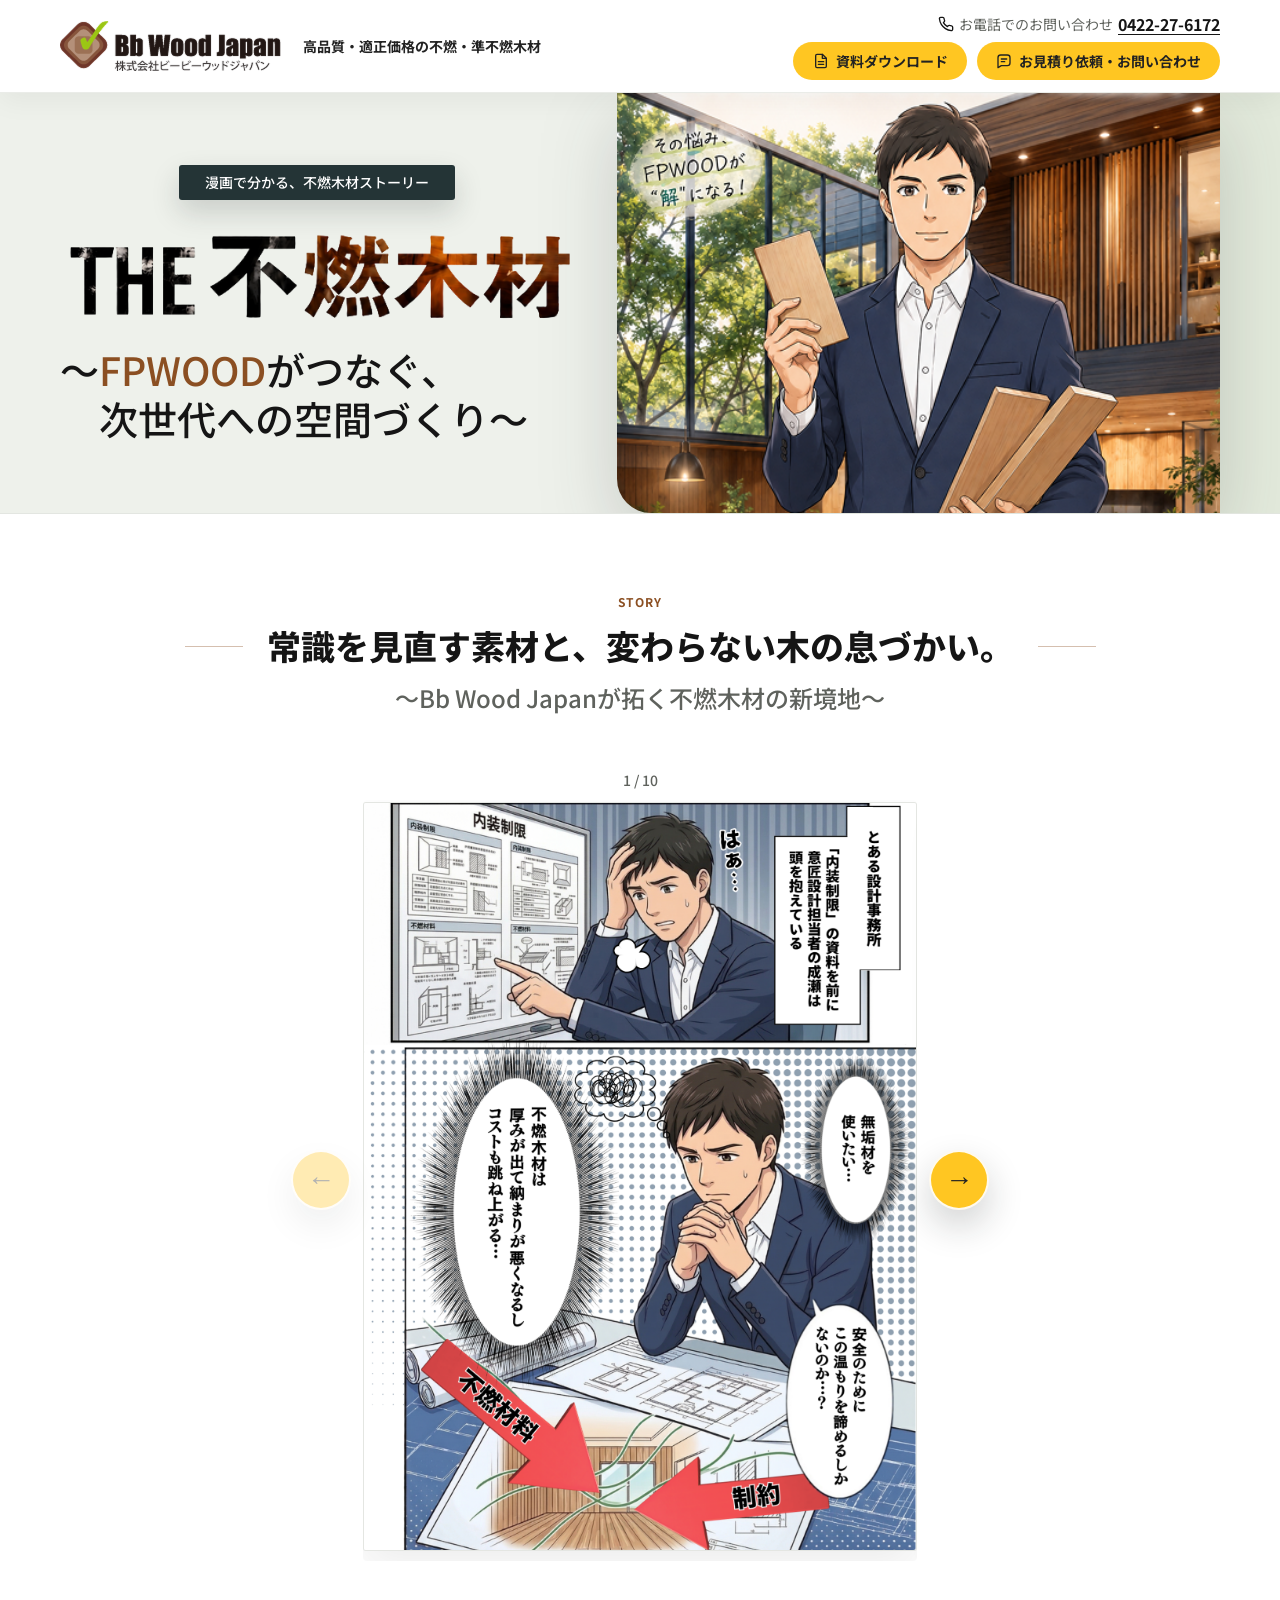
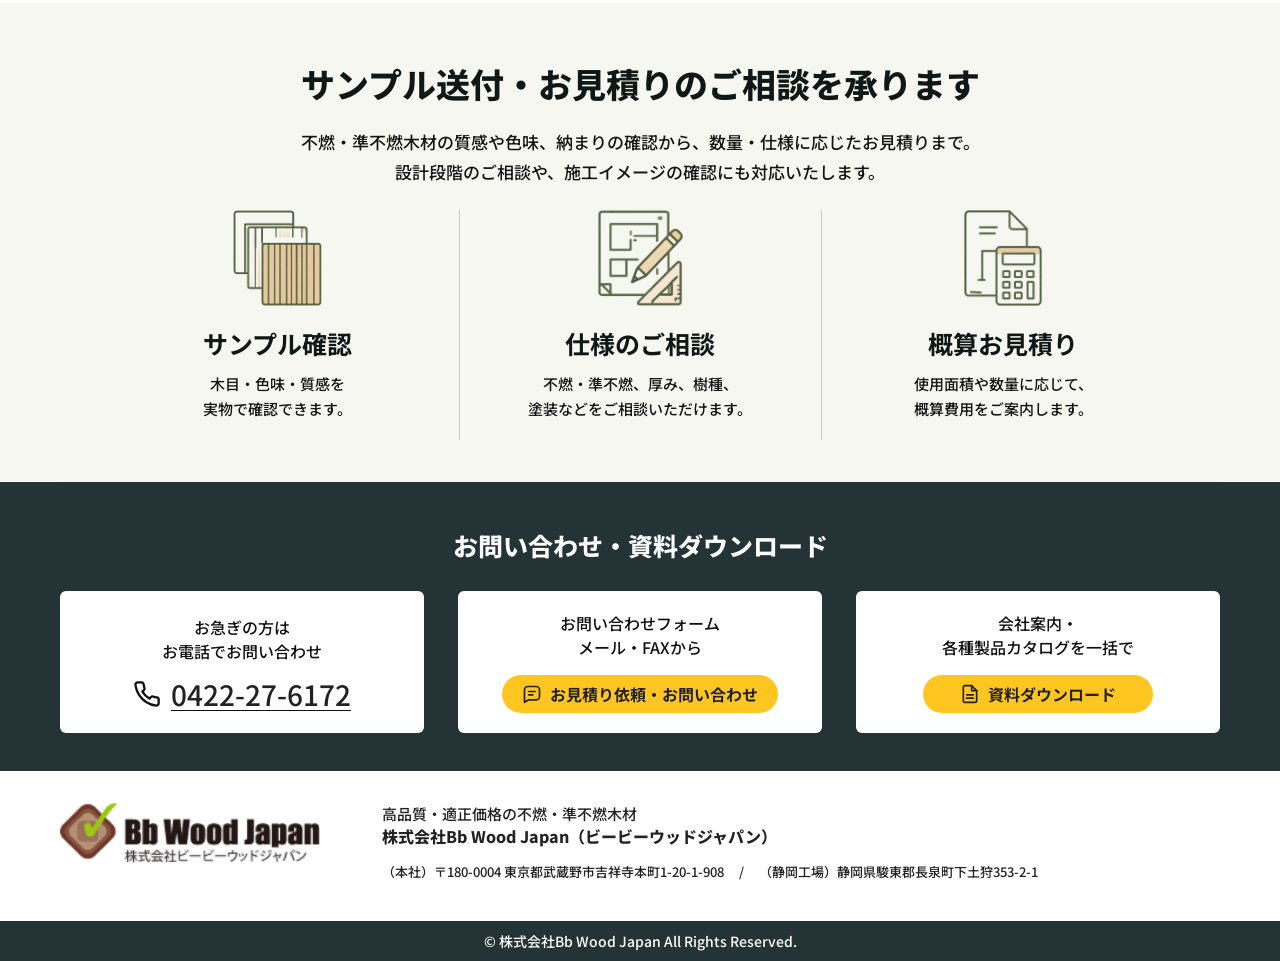
==== commit 0d280cd1: "Update LP layout and mobile CTAs" ====
--- a/index.html
+++ b/index.html
@@ -33,19 +33,19 @@
               <path d="M22 16.92v3a2 2 0 0 1-2.18 2 19.79 19.79 0 0 1-8.63-3.07 19.5 19.5 0 0 1-6-6A19.79 19.79 0 0 1 2.12 4.18 2 2 0 0 1 4.11 2h3a2 2 0 0 1 2 1.72c.13.96.35 1.9.66 2.81a2 2 0 0 1-.45 2.11L8.09 9.91a16 16 0 0 0 6 6l1.27-1.27a2 2 0 0 1 2.11-.45c.91.31 1.85.53 2.81.66A2 2 0 0 1 22 16.92Z" />
             </svg>
             <span>&#x304A;&#x96FB;&#x8A71;&#x3067;&#x306E;&#x304A;&#x554F;&#x3044;&#x5408;&#x308F;&#x305B;</span>
-            <strong class="phone-number">0422-27-6172</strong>
+            <strong><a class="phone-number" href="tel:0422-27-6172">0422-27-6172</a></strong>
           </p>
           <div class="btn-row">
-            <a class="pill" href="#download">
+            <a class="pill" href="https://bbwoodjapan.com/dl">
               <svg class="header-icon" aria-hidden="true" viewBox="0 0 24 24">
                 <path d="M14 2H6a2 2 0 0 0-2 2v16a2 2 0 0 0 2 2h12a2 2 0 0 0 2-2V8Z" />
                 <path d="M14 2v6h6" />
                 <path d="M8 13h8" />
                 <path d="M8 17h8" />
               </svg>
-              <span>&#x30AB;&#x30BF;&#x30ED;&#x30B0;&#x30C0;&#x30A6;&#x30F3;&#x30ED;&#x30FC;&#x30C9;</span>
+              <span>&#x8CC7;&#x6599;&#x30C0;&#x30A6;&#x30F3;&#x30ED;&#x30FC;&#x30C9;</span>
             </a>
-            <a class="pill" href="#contact">
+            <a class="pill" href="https://bbwoodjapan.com/contact">
               <svg class="header-icon" aria-hidden="true" viewBox="0 0 24 24">
                 <path d="M21 15a4 4 0 0 1-4 4H8l-5 3V7a4 4 0 0 1 4-4h10a4 4 0 0 1 4 4Z" />
                 <path d="M8 9h8" />
@@ -125,9 +125,24 @@
       </section>
 
       <section class="container cta-card" id="contact">
-        <div>
-          <h3>&#x30B5;&#x30F3;&#x30D7;&#x30EB;&#x306E;&#x9001;&#x4ED8;&#x30FB;&#x304A;&#x898B;&#x7A4D;&#x308A;&#x3044;&#x305F;&#x3057;&#x307E;&#x3059;&#x3002;</h3>
-          <p>&#x307E;&#x3068;&#x307E;&#x3063;&#x305F;&#x6570;&#x91CF;&#x306E;&#x3054;&#x76F8;&#x8AC7;&#x304B;&#x3089;&#x3001;&#x4ED5;&#x69D8;&#x78BA;&#x8A8D;&#x3001;&#x65BD;&#x5DE5;&#x30A4;&#x30E1;&#x30FC;&#x30B8;&#x306E;&#x78BA;&#x8A8D;&#x307E;&#x3067;&#x3002;&#x4E0D;&#x71C3;&#x30FB;&#x6E96;&#x4E0D;&#x71C3;&#x6728;&#x6750;&#x306B;&#x3064;&#x3044;&#x3066;&#x304A;&#x6C17;&#x8EFD;&#x306B;&#x304A;&#x554F;&#x3044;&#x5408;&#x308F;&#x305B;&#x304F;&#x3060;&#x3055;&#x3044;&#x3002;</p>
+        <h3>&#x30B5;&#x30F3;&#x30D7;&#x30EB;&#x9001;&#x4ED8;&#x30FB;&#x304A;&#x898B;&#x7A4D;&#x308A;&#x306E;&#x3054;&#x76F8;&#x8AC7;&#x3092;&#x627F;&#x308A;&#x307E;&#x3059;</h3>
+        <p class="consult-lead">&#x4E0D;&#x71C3;&#x30FB;&#x6E96;&#x4E0D;&#x71C3;&#x6728;&#x6750;&#x306E;&#x8CEA;&#x611F;&#x3084;&#x8272;&#x5473;&#x3001;&#x7D0D;&#x307E;&#x308A;&#x306E;&#x78BA;&#x8A8D;&#x304B;&#x3089;&#x3001;&#x6570;&#x91CF;&#x30FB;&#x4ED5;&#x69D8;&#x306B;&#x5FDC;&#x3058;&#x305F;&#x304A;&#x898B;&#x7A4D;&#x308A;&#x307E;&#x3067;&#x3002;<br />&#x8A2D;&#x8A08;&#x6BB5;&#x968E;&#x306E;&#x3054;&#x76F8;&#x8AC7;&#x3084;&#x3001;&#x65BD;&#x5DE5;&#x30A4;&#x30E1;&#x30FC;&#x30B8;&#x306E;&#x78BA;&#x8A8D;&#x306B;&#x3082;&#x5BFE;&#x5FDC;&#x3044;&#x305F;&#x3057;&#x307E;&#x3059;&#x3002;</p>
+        <div class="consult-grid">
+          <div class="consult-item">
+            <img class="consult-icon" src="assets/images/contact_icon_1.png" alt="" />
+            <h4>&#x30B5;&#x30F3;&#x30D7;&#x30EB;&#x78BA;&#x8A8D;</h4>
+            <p>&#x6728;&#x76EE;&#x30FB;&#x8272;&#x5473;&#x30FB;&#x8CEA;&#x611F;&#x3092;<br />&#x5B9F;&#x7269;&#x3067;&#x78BA;&#x8A8D;&#x3067;&#x304D;&#x307E;&#x3059;&#x3002;</p>
+          </div>
+          <div class="consult-item">
+            <img class="consult-icon" src="assets/images/contact_icon_2.png" alt="" />
+            <h4>&#x4ED5;&#x69D8;&#x306E;&#x3054;&#x76F8;&#x8AC7;</h4>
+            <p>&#x4E0D;&#x71C3;&#x30FB;&#x6E96;&#x4E0D;&#x71C3;&#x3001;&#x539A;&#x307F;&#x3001;&#x6A39;&#x7A2E;&#x3001;<br />&#x5857;&#x88C5;&#x306A;&#x3069;&#x3092;&#x3054;&#x76F8;&#x8AC7;&#x3044;&#x305F;&#x3060;&#x3051;&#x307E;&#x3059;&#x3002;</p>
+          </div>
+          <div class="consult-item">
+            <img class="consult-icon" src="assets/images/contact_icon_3.png" alt="" />
+            <h4>&#x6982;&#x7B97;&#x304A;&#x898B;&#x7A4D;&#x308A;</h4>
+            <p>&#x4F7F;&#x7528;&#x9762;&#x7A4D;&#x3084;&#x6570;&#x91CF;&#x306B;&#x5FDC;&#x3058;&#x3066;&#x3001;<br />&#x6982;&#x7B97;&#x8CBB;&#x7528;&#x3092;&#x3054;&#x6848;&#x5185;&#x3057;&#x307E;&#x3059;&#x3002;</p>
+          </div>
         </div>
       </section>
 
@@ -141,12 +156,12 @@
                 <svg class="contact-icon" aria-hidden="true" viewBox="0 0 24 24">
                   <path d="M22 16.92v3a2 2 0 0 1-2.18 2 19.79 19.79 0 0 1-8.63-3.07 19.5 19.5 0 0 1-6-6A19.79 19.79 0 0 1 2.12 4.18 2 2 0 0 1 4.11 2h3a2 2 0 0 1 2 1.72c.13.96.35 1.9.66 2.81a2 2 0 0 1-.45 2.11L8.09 9.91a16 16 0 0 0 6 6l1.27-1.27a2 2 0 0 1 2.11-.45c.91.31 1.85.53 2.81.66A2 2 0 0 1 22 16.92Z" />
                 </svg>
-                <span>0422-27-6172</span>
+                <a class="phone-number" href="tel:0422-27-6172">0422-27-6172</a>
               </strong>
             </div>
             <div class="contact-box">
               <p>&#x304A;&#x554F;&#x3044;&#x5408;&#x308F;&#x305B;&#x30D5;&#x30A9;&#x30FC;&#x30E0;<br />&#x30E1;&#x30FC;&#x30EB;&#x30FB;FAX&#x304B;&#x3089;</p>
-              <a href="#">
+              <a href="https://bbwoodjapan.com/contact">
                 <svg class="contact-icon" aria-hidden="true" viewBox="0 0 24 24">
                   <path d="M21 15a4 4 0 0 1-4 4H8l-5 3V7a4 4 0 0 1 4-4h10a4 4 0 0 1 4 4Z" />
                   <path d="M8 9h8" />
@@ -157,7 +172,7 @@
             </div>
             <div class="contact-box">
               <p>&#x4F1A;&#x793E;&#x6848;&#x5185;&#x30FB;<br />&#x5404;&#x7A2E;&#x88FD;&#x54C1;&#x30AB;&#x30BF;&#x30ED;&#x30B0;&#x3092;&#x4E00;&#x62EC;&#x3067;</p>
-              <a href="#">
+              <a href="https://bbwoodjapan.com/dl">
                 <svg class="contact-icon" aria-hidden="true" viewBox="0 0 24 24">
                   <path d="M14 2H6a2 2 0 0 0-2 2v16a2 2 0 0 0 2 2h12a2 2 0 0 0 2-2V8Z" />
                   <path d="M14 2v6h6" />
@@ -176,13 +191,39 @@
       <div class="container footer-main">
         <img class="footer-logo" src="assets/images/logo.png" alt="Bb Wood Japan" />
         <div class="footer-info">
-          <p class="footer-lead">&#x9AD8;&#x54C1;&#x8CEA;&#x3067;&#x4F4E;&#x4FA1;&#x683C;&#x306A;&#x4E0D;&#x71C3;&#x6728;&#x6750;&#x3001;&#x6E96;&#x4E0D;&#x71C3;&#x6728;&#x6750;</p>
+          <p class="footer-lead">&#x9AD8;&#x54C1;&#x8CEA;&#x30FB;&#x9069;&#x6B63;&#x4FA1;&#x683C;&#x306E;&#x4E0D;&#x71C3;&#x30FB;&#x6E96;&#x4E0D;&#x71C3;&#x6728;&#x6750;</p>
           <p class="footer-company">&#x682A;&#x5F0F;&#x4F1A;&#x793E;Bb Wood Japan&#xFF08;&#x30D3;&#x30FC;&#x30D3;&#x30FC;&#x30A6;&#x30C3;&#x30C9;&#x30B8;&#x30E3;&#x30D1;&#x30F3;&#xFF09;</p>
           <p class="footer-address">&#xFF08;&#x672C;&#x793E;&#xFF09;&#x3012;180-0004 &#x6771;&#x4EAC;&#x90FD;&#x6B66;&#x8535;&#x91CE;&#x5E02;&#x5409;&#x7965;&#x5BFA;&#x672C;&#x753A;1-20-1-908 <span>/</span> &#xFF08;&#x9759;&#x5CA1;&#x5DE5;&#x5834;&#xFF09;&#x9759;&#x5CA1;&#x770C;&#x99FF;&#x6771;&#x90E1;&#x9577;&#x6CC9;&#x753A;&#x4E0B;&#x571F;&#x72E9;353-2-1</p>
         </div>
       </div>
       <div class="footer-copy">&copy; &#x682A;&#x5F0F;&#x4F1A;&#x793E;Bb Wood Japan All Rights Reserved.</div>
     </footer>
+
+    <nav class="mobile-fixed-cta" aria-label="mobile contact actions">
+      <a href="tel:0422-27-6172">
+        <svg class="mobile-fixed-icon" aria-hidden="true" viewBox="0 0 24 24">
+          <path d="M22 16.92v3a2 2 0 0 1-2.18 2 19.79 19.79 0 0 1-8.63-3.07 19.5 19.5 0 0 1-6-6A19.79 19.79 0 0 1 2.12 4.18 2 2 0 0 1 4.11 2h3a2 2 0 0 1 2 1.72c.13.96.35 1.9.66 2.81a2 2 0 0 1-.45 2.11L8.09 9.91a16 16 0 0 0 6 6l1.27-1.27a2 2 0 0 1 2.11-.45c.91.31 1.85.53 2.81.66A2 2 0 0 1 22 16.92Z" />
+        </svg>
+        <span>&#x96FB;&#x8A71;</span>
+      </a>
+      <a href="https://bbwoodjapan.com/contact">
+        <svg class="mobile-fixed-icon" aria-hidden="true" viewBox="0 0 24 24">
+          <path d="M21 15a4 4 0 0 1-4 4H8l-5 3V7a4 4 0 0 1 4-4h10a4 4 0 0 1 4 4Z" />
+          <path d="M8 9h8" />
+          <path d="M8 13h5" />
+        </svg>
+        <span>&#x304A;&#x554F;&#x3044;&#x5408;&#x308F;&#x305B;</span>
+      </a>
+      <a href="https://bbwoodjapan.com/dl">
+        <svg class="mobile-fixed-icon" aria-hidden="true" viewBox="0 0 24 24">
+          <path d="M14 2H6a2 2 0 0 0-2 2v16a2 2 0 0 0 2 2h12a2 2 0 0 0 2-2V8Z" />
+          <path d="M14 2v6h6" />
+          <path d="M8 13h8" />
+          <path d="M8 17h8" />
+        </svg>
+        <span>&#x8CC7;&#x6599;&#x30C0;&#x30A6;&#x30F3;&#x30ED;&#x30FC;&#x30C9;</span>
+      </a>
+    </nav>
 
     <script>
       const strip = document.querySelector(".manga-strip");
@@ -192,6 +233,8 @@
       const current = document.querySelector("#manga-current");
       const total = document.querySelector("#manga-total");
       const topbar = document.querySelector(".topbar");
+      const mobileFixedCta = document.querySelector(".mobile-fixed-cta");
+      const contactBand = document.querySelector(".contact-band");
       let isDragging = false;
       let dragStartX = 0;
       let dragStartScrollLeft = 0;
@@ -209,18 +252,32 @@
         const stripVerticalSpace =
           parseFloat(stripStyle.paddingTop) +
           parseFloat(stripStyle.paddingBottom) +
-          12;
+          4;
         const counterSpace =
           counterHeight +
           parseFloat(counterStyle.marginTop) +
           parseFloat(counterStyle.marginBottom);
-        const readerInset = window.matchMedia("(max-width: 800px)").matches ? 18 : 26;
+        const readerInset = window.matchMedia("(max-width: 800px)").matches ? 8 : 12;
+        const fixedCtaHeight =
+          window.matchMedia("(max-width: 800px)").matches && mobileFixedCta
+            ? mobileFixedCta.offsetHeight
+            : 0;
         const pageHeight = Math.max(
           240,
-          Math.floor(viewportHeight - headerHeight - counterSpace - stripVerticalSpace - readerInset)
+          Math.floor(viewportHeight - headerHeight - counterSpace - stripVerticalSpace - readerInset - fixedCtaHeight)
         );
 
         document.documentElement.style.setProperty("--manga-page-height", `${pageHeight}px`);
+      };
+
+      const updateMobileFixedCta = () => {
+        if (!mobileFixedCta || !contactBand) return;
+
+        const isMobile = window.matchMedia("(max-width: 800px)").matches;
+        const viewportHeight = window.visualViewport?.height || window.innerHeight;
+        const shouldHide = isMobile && window.scrollY + viewportHeight >= contactBand.offsetTop;
+
+        mobileFixedCta.classList.toggle("is-hidden", shouldHide);
       };
 
       const getActiveIndex = () => {
@@ -287,16 +344,20 @@
       strip.addEventListener("pointerup", endDrag);
       strip.addEventListener("pointercancel", endDrag);
       strip.addEventListener("scroll", () => window.requestAnimationFrame(updateControls), { passive: true });
+      window.addEventListener("scroll", updateMobileFixedCta, { passive: true });
       window.addEventListener("resize", () => {
         updateMangaPageHeight();
         updateControls();
+        updateMobileFixedCta();
       });
       window.visualViewport?.addEventListener("resize", () => {
         updateMangaPageHeight();
         updateControls();
+        updateMobileFixedCta();
       });
       updateMangaPageHeight();
       updateControls();
+      updateMobileFixedCta();
     </script>
   </body>
 </html>
--- a/assets/css/style.css
+++ b/assets/css/style.css
@@ -51,11 +51,11 @@
 }
 
 .topbar-inner {
-  min-height: 110px;
+  min-height: 92px;
   display: flex;
   align-items: center;
   justify-content: space-between;
-  gap: 24px;
+  gap: 20px;
 }
 
 .nav-toggle,
@@ -66,7 +66,7 @@
 .brand {
   display: flex;
   align-items: center;
-  gap: 28px;
+  gap: 22px;
   min-width: 0;
 }
 
@@ -86,7 +86,7 @@
   margin: 0;
   color: #222;
   font-size: 14px;
-  font-weight: 800;
+  font-weight: 700;
   line-height: 1.35;
   white-space: nowrap;
 }
@@ -114,7 +114,7 @@
 }
 
 .header-actions p {
-  margin: 0 0 7px;
+  margin: 0 0 5px;
 }
 
 .header-phone {
@@ -130,6 +130,11 @@
   text-decoration: underline;
   text-decoration-thickness: 1px;
   text-underline-offset: 3px;
+}
+
+.phone-number {
+  color: inherit;
+  text-decoration: inherit;
 }
 
 .btn-row {
@@ -157,14 +162,14 @@
 .pill {
   min-width: 174px;
   border-radius: 999px;
-  background: var(--dark);
-  color: #fff;
+  background: #ffc622;
+  color: #222;
   border: 1px solid transparent;
   display: inline-flex;
   align-items: center;
   justify-content: center;
   gap: 7px;
-  padding: 8px 18px;
+  padding: 7px 18px;
   font-size: 14px;
   font-weight: 700;
   text-decoration: none;
@@ -173,14 +178,9 @@
 }
 
 .pill:hover {
-  background: #304447;
+  background: #ffd24a;
   box-shadow: 0 10px 24px rgba(26, 34, 30, 0.12);
   transform: translateY(-1px);
-}
-
-.pill[href="#contact"] {
-  background: #ffc622;
-  color: #222;
 }
 
 .hero {
@@ -228,7 +228,7 @@
   padding: 8px 26px;
   border-radius: 3px;
   font-size: 14px;
-  font-weight: 700;
+  font-weight: 500;
   line-height: 1.35;
   box-shadow: 0 12px 28px rgba(36, 46, 44, 0.18);
 }
@@ -250,7 +250,7 @@
   text-indent: -1em;
   font-size: clamp(29px, 3.05vw, 42px);
   line-height: 1.25;
-  font-weight: 700;
+  font-weight: 500;
 }
 
 .wood-word {
@@ -292,7 +292,7 @@
   margin: 0 auto 12px;
   color: #8b4f22;
   font-size: 12px;
-  font-weight: 900;
+  font-weight: 700;
   letter-spacing: 0.08em;
 }
 
@@ -306,7 +306,7 @@
   margin: 0 0 10px;
   font-size: clamp(24px, 3.6vw, 34px);
   line-height: 1.35;
-  font-weight: 900;
+  font-weight: 800;
 }
 
 .intro h2::before,
@@ -338,7 +338,7 @@
   width: 100%;
   max-width: none;
   background: #fff;
-  padding-bottom: 86px;
+  padding-bottom: 42px;
 }
 
 .manga-slideshow-page .manga-page {
@@ -388,10 +388,10 @@
 }
 
 .manga-slideshow-page .manga-counter {
-  margin: 0 0 18px;
+  margin: 0 0 8px;
   color: var(--muted);
   font-size: 14px;
-  font-weight: 800;
+  font-weight: 500;
   text-align: center;
 }
 
@@ -416,7 +416,7 @@
   overscroll-behavior-x: contain;
   scroll-snap-type: x mandatory;
   scroll-padding-inline: 70px;
-  padding: 6px 70px 24px;
+  padding: 2px 70px 10px;
   border-radius: 4px;
   cursor: grab;
   touch-action: pan-y;
@@ -461,23 +461,8 @@
   -webkit-user-drag: none;
 }
 
-.manga-fade-sides .manga-page {
-  opacity: 0.16;
-  transition: opacity 0.22s ease;
-}
-
-.manga-fade-sides .manga-page.is-active {
-  opacity: 1;
-}
-
-.manga-fade-sides .manga-strip::before,
-.manga-fade-sides .manga-strip::after {
-  content: "";
-  flex: 0 0 max(0px, calc((100% - var(--manga-page-width)) / 2 - 70px));
-}
-
 .manga-single-page .manga-stage {
-  width: min(680px, calc(var(--manga-page-height) * 0.74), calc(100% - 168px));
+  width: min(760px, calc(var(--manga-page-height) * 0.74), calc(100% - 144px));
 }
 
 .manga-single-page .manga-strip {
@@ -495,68 +480,80 @@
 }
 
 .manga-single-page .manga-prev {
-  left: -84px;
+  left: -72px;
 }
 
 .manga-single-page .manga-next {
-  right: -84px;
+  right: -72px;
 }
 
 .cta-card {
   position: relative;
-  overflow: hidden;
-  display: flex;
-  align-items: center;
-  justify-content: center;
-  gap: 28px;
-  border: 1px solid rgba(36, 52, 54, 0.16);
-  border-radius: 4px;
-  background: #fff;
-  padding: 44px 48px;
-  margin-bottom: 76px;
+  display: block;
+  background: #f5f7f0;
+  padding: 58px 36px 42px;
+  margin-bottom: 0;
   text-align: center;
-  box-shadow: var(--shadow-strong);
-}
-
-.cta-card::before,
-.cta-card::after {
-  content: "";
-  position: absolute;
-  top: 0;
-  bottom: 0;
-  width: 8px;
-  background: linear-gradient(180deg, var(--accent), var(--wood));
-}
-
-.cta-card::before {
-  left: 0;
-}
-
-.cta-card::after {
-  right: 0;
+  box-shadow: 0 0 0 100vmax #f5f7f0;
+  clip-path: inset(0 -100vmax);
 }
 
 .cta-card h3 {
-  margin: 0 0 16px;
-  font-size: 26px;
+  margin: 0 0 20px;
+  color: #101817;
+  font-size: clamp(24px, 3.2vw, 34px);
+  font-weight: 800;
+  letter-spacing: 0;
   line-height: 1.35;
 }
 
 .cta-card p {
   margin: 0;
-  font-size: 14px;
-}
-
-.cta-btn {
-  flex: 0 0 auto;
-  border-radius: 999px;
-  background: var(--dark);
-  color: #fff;
-  padding: 13px 26px;
-  font-weight: 800;
-  text-decoration: none;
-  white-space: nowrap;
-  box-shadow: 0 12px 28px rgba(28, 38, 36, 0.18);
+}
+
+.consult-lead {
+  color: #151515;
+  font-size: 17px;
+  font-weight: 500;
+  line-height: 1.75;
+}
+
+.consult-grid {
+  display: grid;
+  grid-template-columns: repeat(3, minmax(0, 1fr));
+  gap: 0;
+  margin-top: 24px;
+}
+
+.consult-item {
+  position: relative;
+  padding: 0 34px 18px;
+}
+
+.consult-item + .consult-item {
+  border-left: 1px solid #d7c7ae;
+}
+
+.consult-icon {
+  width: 96px;
+  height: 96px;
+  margin-bottom: 14px;
+  object-fit: contain;
+}
+
+.consult-item h4 {
+  margin: 0 0 10px;
+  color: #101817;
+  font-size: 25px;
+  font-weight: 700;
+  line-height: 1.35;
+}
+
+.consult-item p {
+  color: #151515;
+  font-size: 15px;
+  font-weight: 500;
+  line-height: 1.7;
 }
 
 .contact-band {
@@ -570,7 +567,7 @@
   text-align: center;
   font-size: 25px;
   line-height: 1.4;
-  font-weight: 900;
+  font-weight: 800;
 }
 
 .contact-grid {
@@ -632,6 +629,18 @@
   text-decoration: none;
 }
 
+.contact-box .contact-phone .phone-number {
+  min-width: 0;
+  border-radius: 0;
+  background: transparent;
+  display: inline;
+  gap: 0;
+  padding: 0;
+  font-size: inherit;
+  font-weight: inherit;
+  line-height: inherit;
+}
+
 .contact-box a {
   min-width: 230px;
   border-radius: 999px;
@@ -643,9 +652,16 @@
   gap: 8px;
   padding: 9px 20px;
   font-size: 16px;
-  font-weight: 800;
+  font-weight: 700;
   line-height: 1.3;
   text-decoration: none;
+  transition: transform 0.18s ease, box-shadow 0.18s ease, background 0.18s ease;
+}
+
+.contact-box a:not(.phone-number):hover {
+  background: #ffd24a;
+  box-shadow: 0 10px 24px rgba(26, 34, 30, 0.12);
+  transform: translateY(-1px);
 }
 
 .site-footer {
@@ -674,20 +690,20 @@
 
 .footer-lead {
   font-size: 15px;
-  font-weight: 700;
+  font-weight: 500;
   line-height: 1.45;
 }
 
 .footer-company {
   font-size: 16px;
-  font-weight: 900;
+  font-weight: 800;
   line-height: 1.45;
 }
 
 .footer-address {
   margin-top: 14px !important;
   font-size: 13px;
-  font-weight: 700;
+  font-weight: 500;
   line-height: 1.6;
 }
 
@@ -708,9 +724,13 @@
   text-align: center;
 }
 
+.mobile-fixed-cta {
+  display: none;
+}
+
 @media (min-width: 801px) and (max-width: 1012px) {
   .topbar-inner {
-    min-height: 118px;
+    min-height: 102px;
   }
 
   .brand {
@@ -746,13 +766,13 @@
     position: relative;
     min-height: 0;
     display: block;
-    padding: 18px 0;
+    padding: 12px 0;
   }
 
   .brand {
     align-items: center;
     flex-direction: column;
-    gap: 6px;
+    gap: 4px;
     padding-right: 58px;
     width: fit-content;
     min-width: 0;
@@ -785,8 +805,8 @@
     position: absolute;
     top: 50%;
     right: 0;
-    width: 46px;
-    height: 46px;
+    width: 42px;
+    height: 42px;
     border: 1px solid rgba(226, 228, 223, 0.95);
     border-radius: 999px;
     background: #fff;
@@ -795,7 +815,7 @@
     flex-direction: column;
     align-items: center;
     justify-content: center;
-    gap: 6px;
+    gap: 5px;
     cursor: pointer;
     box-shadow: 0 10px 26px rgba(22, 28, 24, 0.1);
     transform: translateY(-50%);
@@ -820,8 +840,8 @@
     position: relative;
     text-align: left;
     font-size: 15px;
-    margin-top: 18px;
-    padding: 18px;
+    margin-top: 12px;
+    padding: 14px;
     border: 1px solid #e2e2e2;
     border-radius: 14px;
     background: #fff;
@@ -838,7 +858,7 @@
 
   .nav-toggle:checked ~ .header-actions .menu-close {
     position: absolute;
-    top: 36px;
+    top: 32px;
     right: 14px;
     z-index: 2;
     display: inline-flex;
@@ -858,8 +878,8 @@
   }
 
   .header-actions p {
-    margin: 0 0 14px;
-    padding-bottom: 14px;
+    margin: 0 0 10px;
+    padding-bottom: 10px;
     border-bottom: 1px solid #eee;
   }
 
@@ -891,17 +911,12 @@
   .pill {
     min-width: 0;
     width: 100%;
-    min-height: 48px;
-    padding: 12px 18px;
+    min-height: 44px;
+    padding: 10px 18px;
     font-size: 15px;
-    background: var(--dark);
-    color: #fff;
-    font-weight: 700;
-  }
-
-  .pill[href="#contact"] {
     background: #ffc622;
     color: #222;
+    font-weight: 700;
   }
 
   .hero {
@@ -981,7 +996,7 @@
 
   .manga-reader {
     width: 100%;
-    padding-bottom: 52px;
+    padding-bottom: 28px;
   }
 
   .manga-slideshow-page .manga-stage {
@@ -997,7 +1012,7 @@
   .manga-slideshow-page .manga-strip {
     gap: 18px;
     scroll-padding-inline: 40px;
-    padding: 4px 40px 20px;
+    padding: 2px 40px 8px;
   }
 
   .manga-slideshow-page .manga-prev {
@@ -1010,11 +1025,6 @@
 
   .manga-slideshow-page .manga-page {
     flex-basis: var(--manga-page-width);
-  }
-
-  .manga-fade-sides .manga-strip::before,
-  .manga-fade-sides .manga-strip::after {
-    flex-basis: max(0px, calc((100% - var(--manga-page-width)) / 2 - 40px));
   }
 
   .manga-single-page .manga-strip {
@@ -1023,7 +1033,7 @@
   }
 
   .manga-single-page .manga-stage {
-    width: min(calc(var(--manga-page-height) * 0.74), calc(100% - 112px));
+    width: min(calc(var(--manga-page-height) * 0.74), calc(100% - 96px));
   }
 
   .manga-single-page .manga-page {
@@ -1031,11 +1041,11 @@
   }
 
   .manga-single-page .manga-prev {
-    left: -56px;
+    left: -48px;
   }
 
   .manga-single-page .manga-next {
-    right: -56px;
+    right: -48px;
   }
 
   .contact-grid {
@@ -1044,15 +1054,46 @@
   }
 
   .cta-card {
-    flex-direction: column;
-    align-items: center;
-    padding: 28px 22px 26px 28px;
-    margin-bottom: 48px;
-  }
-
-  .cta-btn {
-    width: 100%;
-    text-align: center;
+    padding: 36px 18px 24px;
+    margin-bottom: 0;
+  }
+
+  .cta-card h3 {
+    font-size: 23px;
+  }
+
+  .consult-lead {
+    font-size: 14px;
+    line-height: 1.75;
+  }
+
+  .consult-grid {
+    grid-template-columns: 1fr;
+    margin-top: 28px;
+  }
+
+  .consult-item {
+    padding: 0 0 28px;
+  }
+
+  .consult-item + .consult-item {
+    border-left: 0;
+    border-top: 1px solid #d7c7ae;
+    padding-top: 28px;
+  }
+
+  .consult-icon {
+    width: 82px;
+    height: 82px;
+    margin-bottom: 10px;
+  }
+
+  .consult-item h4 {
+    font-size: 22px;
+  }
+
+  .consult-item p {
+    font-size: 14px;
   }
 
   .footer-main {
@@ -1071,6 +1112,68 @@
     display: none;
   }
 
+  .mobile-fixed-cta {
+    position: fixed;
+    right: 0;
+    bottom: 0;
+    left: 0;
+    z-index: 20;
+    display: grid;
+    grid-template-columns: repeat(3, minmax(0, 1fr));
+    gap: 0;
+    padding: 0 8px env(safe-area-inset-bottom);
+    background: transparent;
+    border-top: 0;
+    box-shadow: 0 -12px 30px rgba(20, 28, 24, 0.1);
+    transition: transform 0.22s ease, opacity 0.22s ease, visibility 0.22s ease;
+  }
+
+  .mobile-fixed-cta.is-hidden {
+    opacity: 0;
+    visibility: hidden;
+    transform: translateY(100%);
+  }
+
+  .mobile-fixed-cta a {
+    min-width: 0;
+    min-height: 50px;
+    border-radius: 8px 8px 0 0;
+    background: #ffc622;
+    color: #222;
+    display: inline-flex;
+    flex-direction: column;
+    align-items: center;
+    justify-content: center;
+    gap: 3px;
+    padding: 6px 4px;
+    font-size: 11px;
+    font-weight: 700;
+    line-height: 1.15;
+    text-align: center;
+    text-decoration: none;
+    box-shadow: 0 -6px 16px rgba(20, 28, 24, 0.1);
+    transition: background 0.18s ease, transform 0.18s ease;
+  }
+
+  .mobile-fixed-cta a:first-child {
+    background: var(--dark);
+    color: #fff;
+  }
+
+  .mobile-fixed-cta a:active {
+    transform: translateY(1px);
+  }
+
+  .mobile-fixed-icon {
+    width: 18px;
+    height: 18px;
+    fill: none;
+    stroke: currentColor;
+    stroke-width: 2;
+    stroke-linecap: round;
+    stroke-linejoin: round;
+  }
+
 }
 
 @media (max-width: 420px) {
